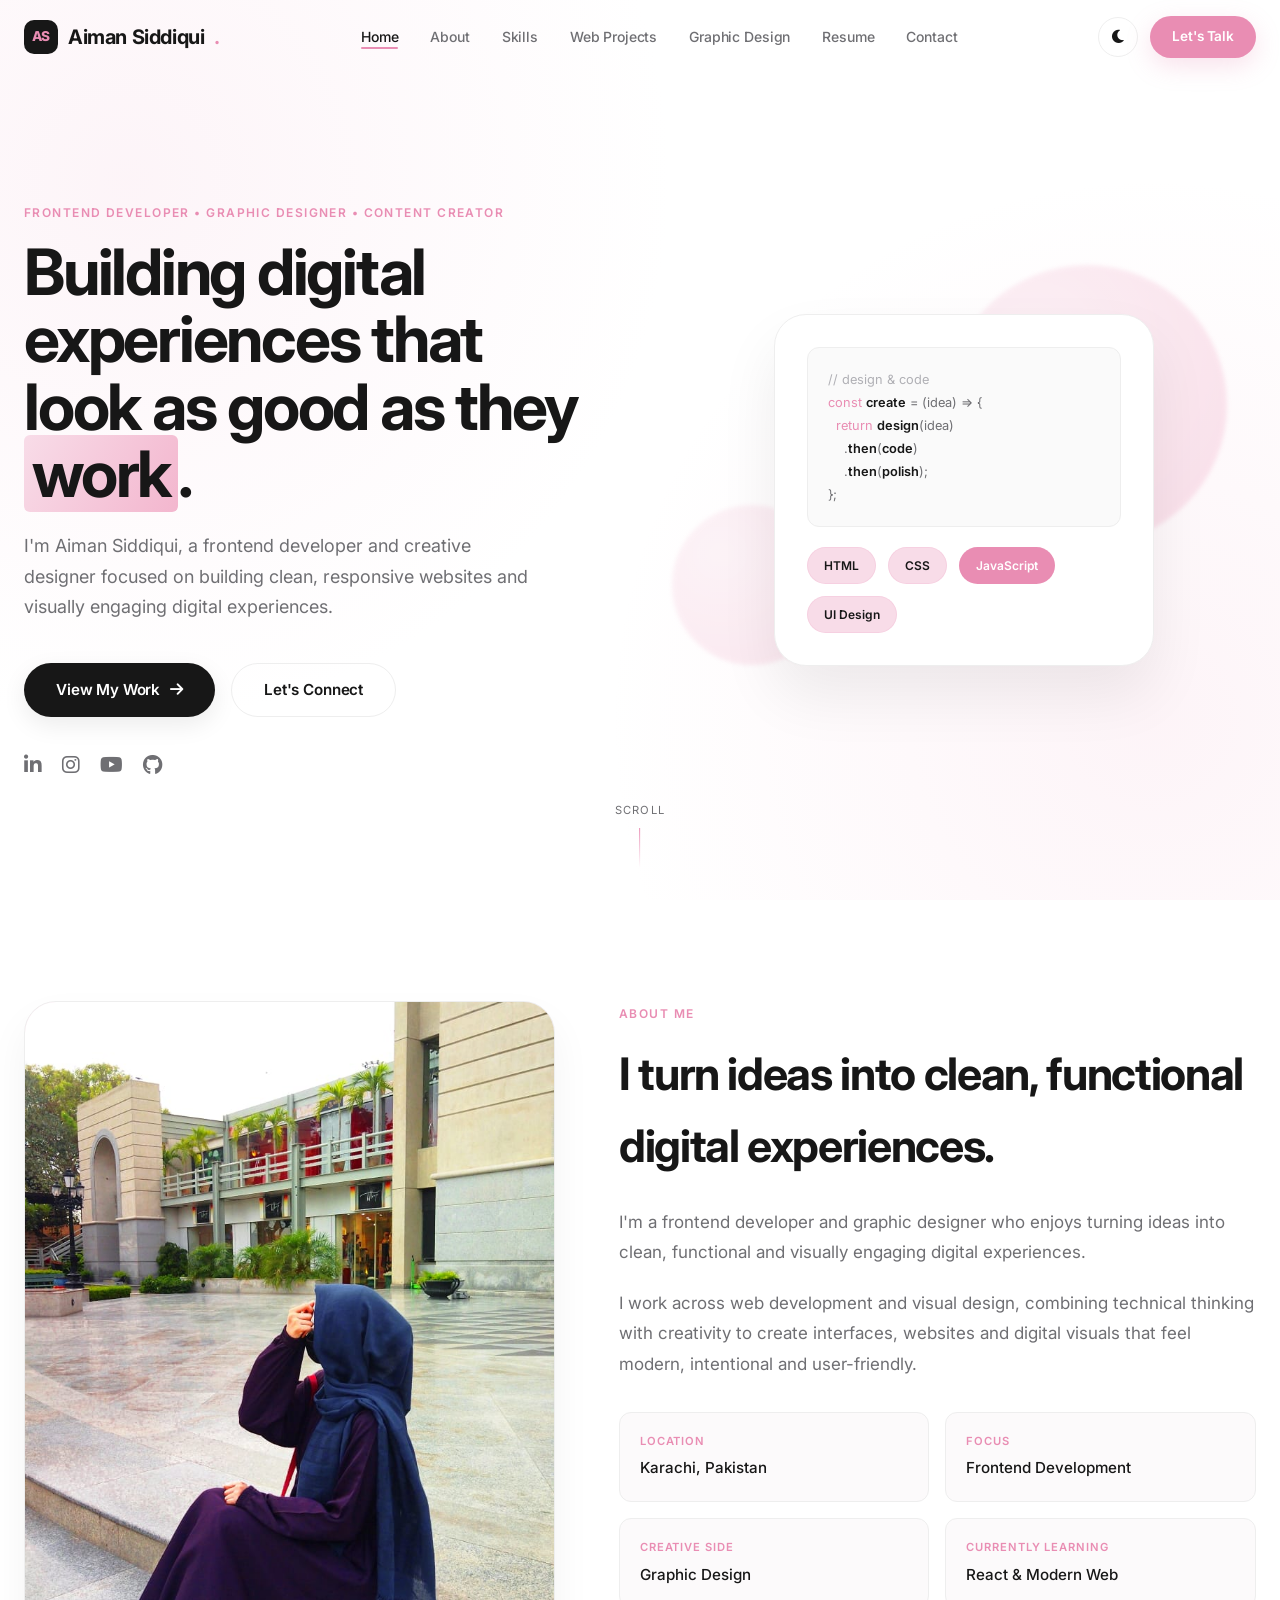
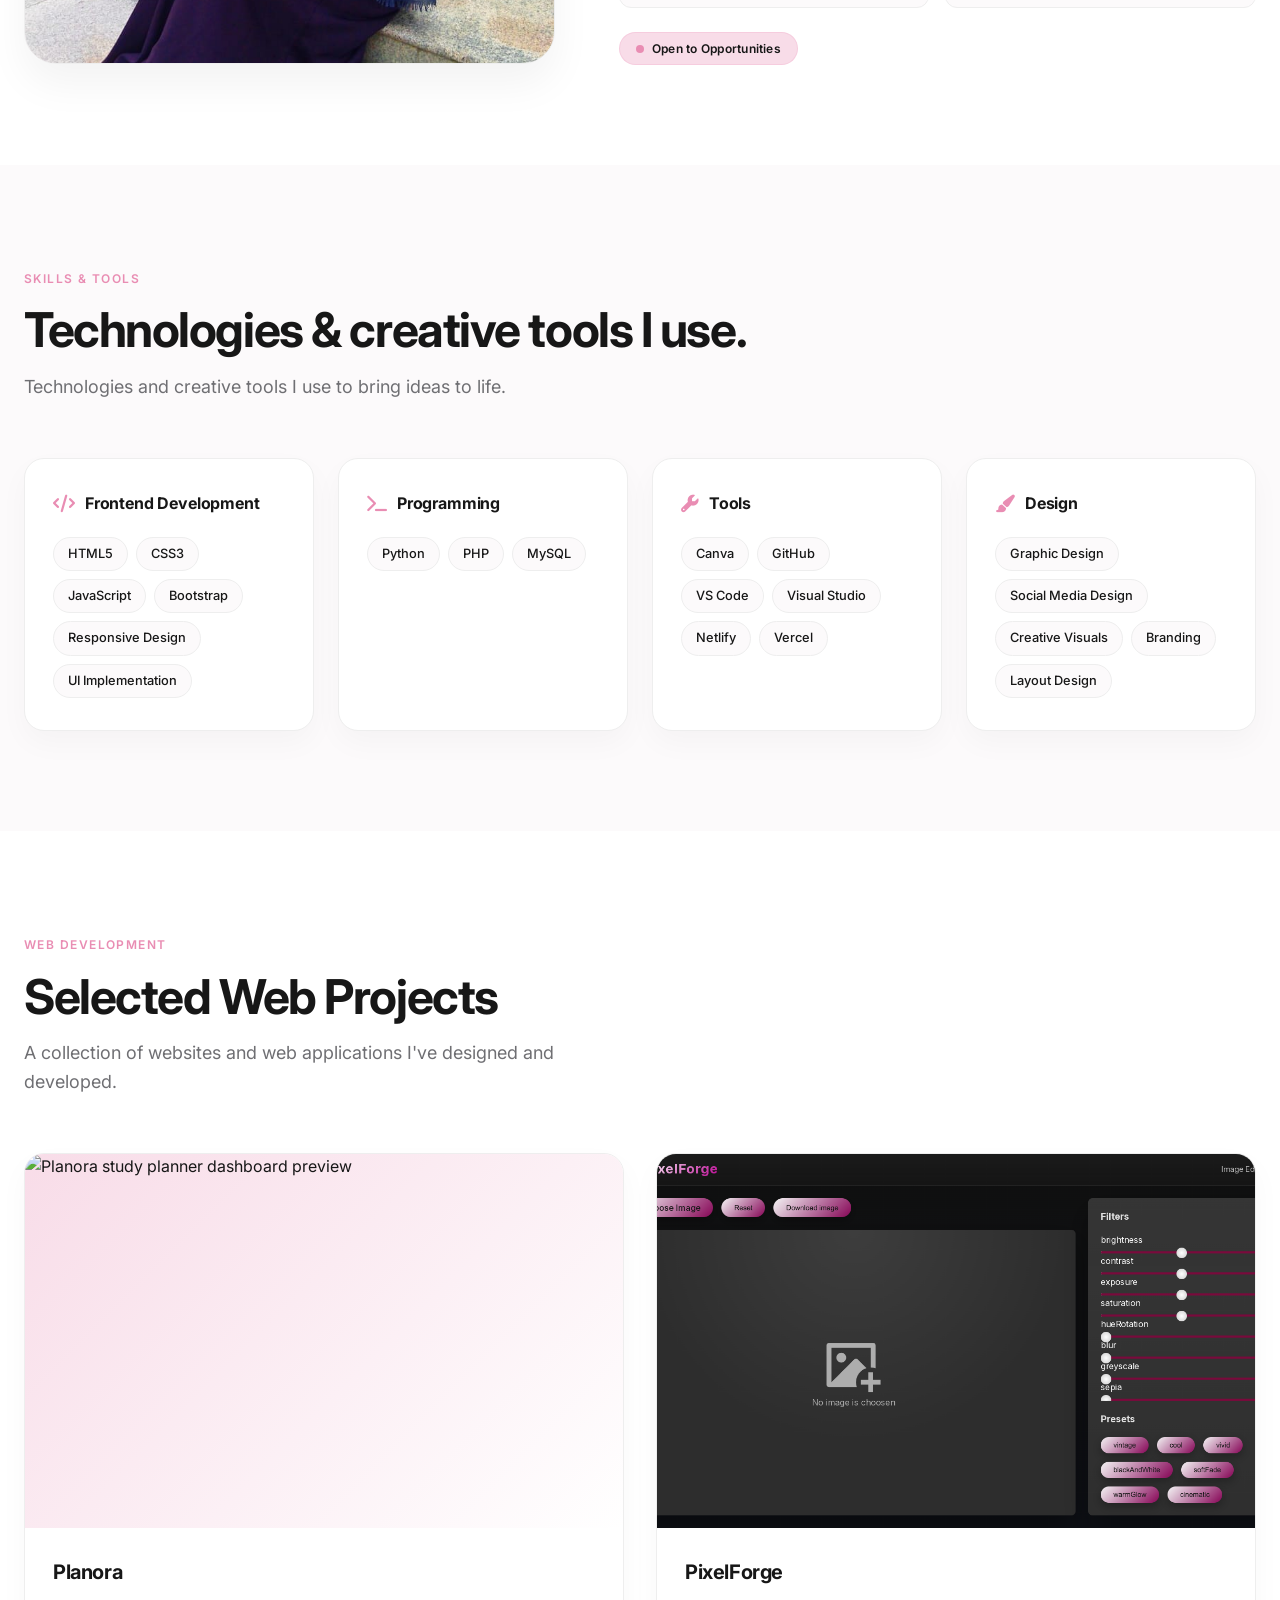
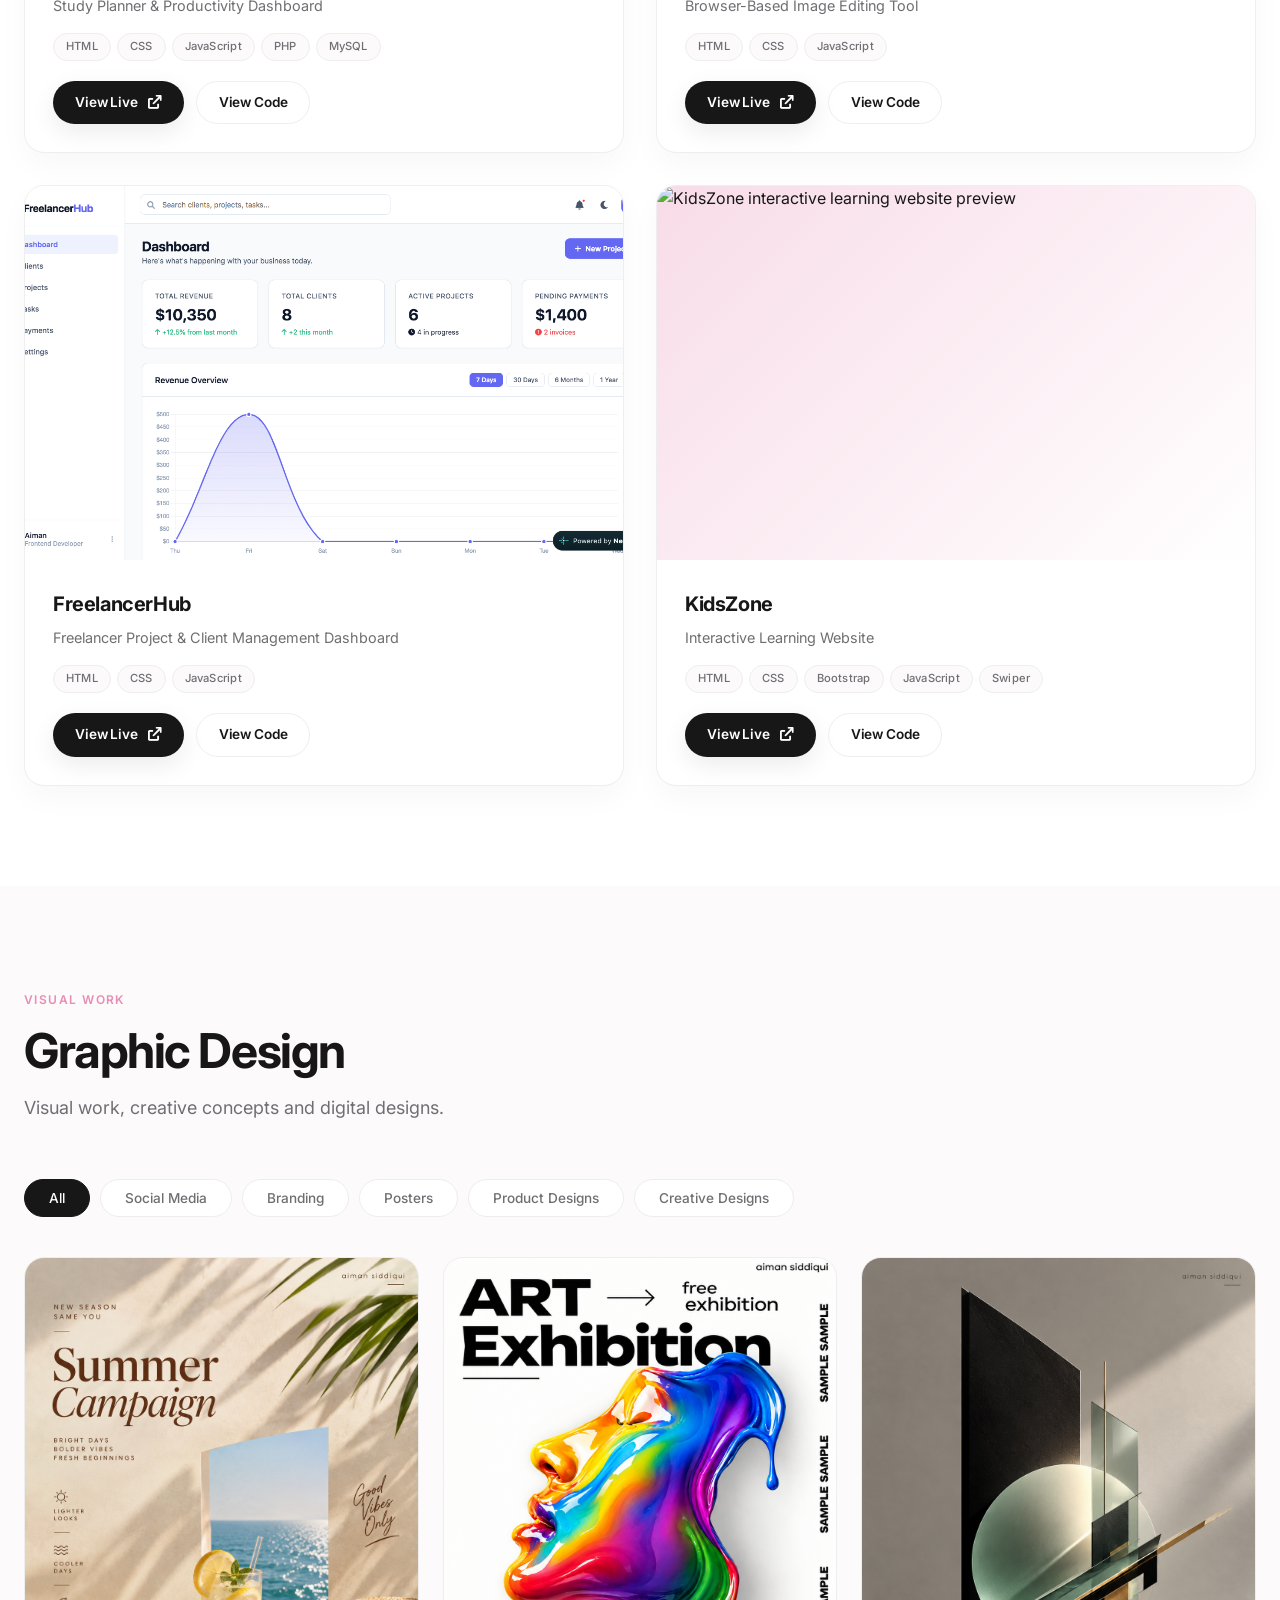
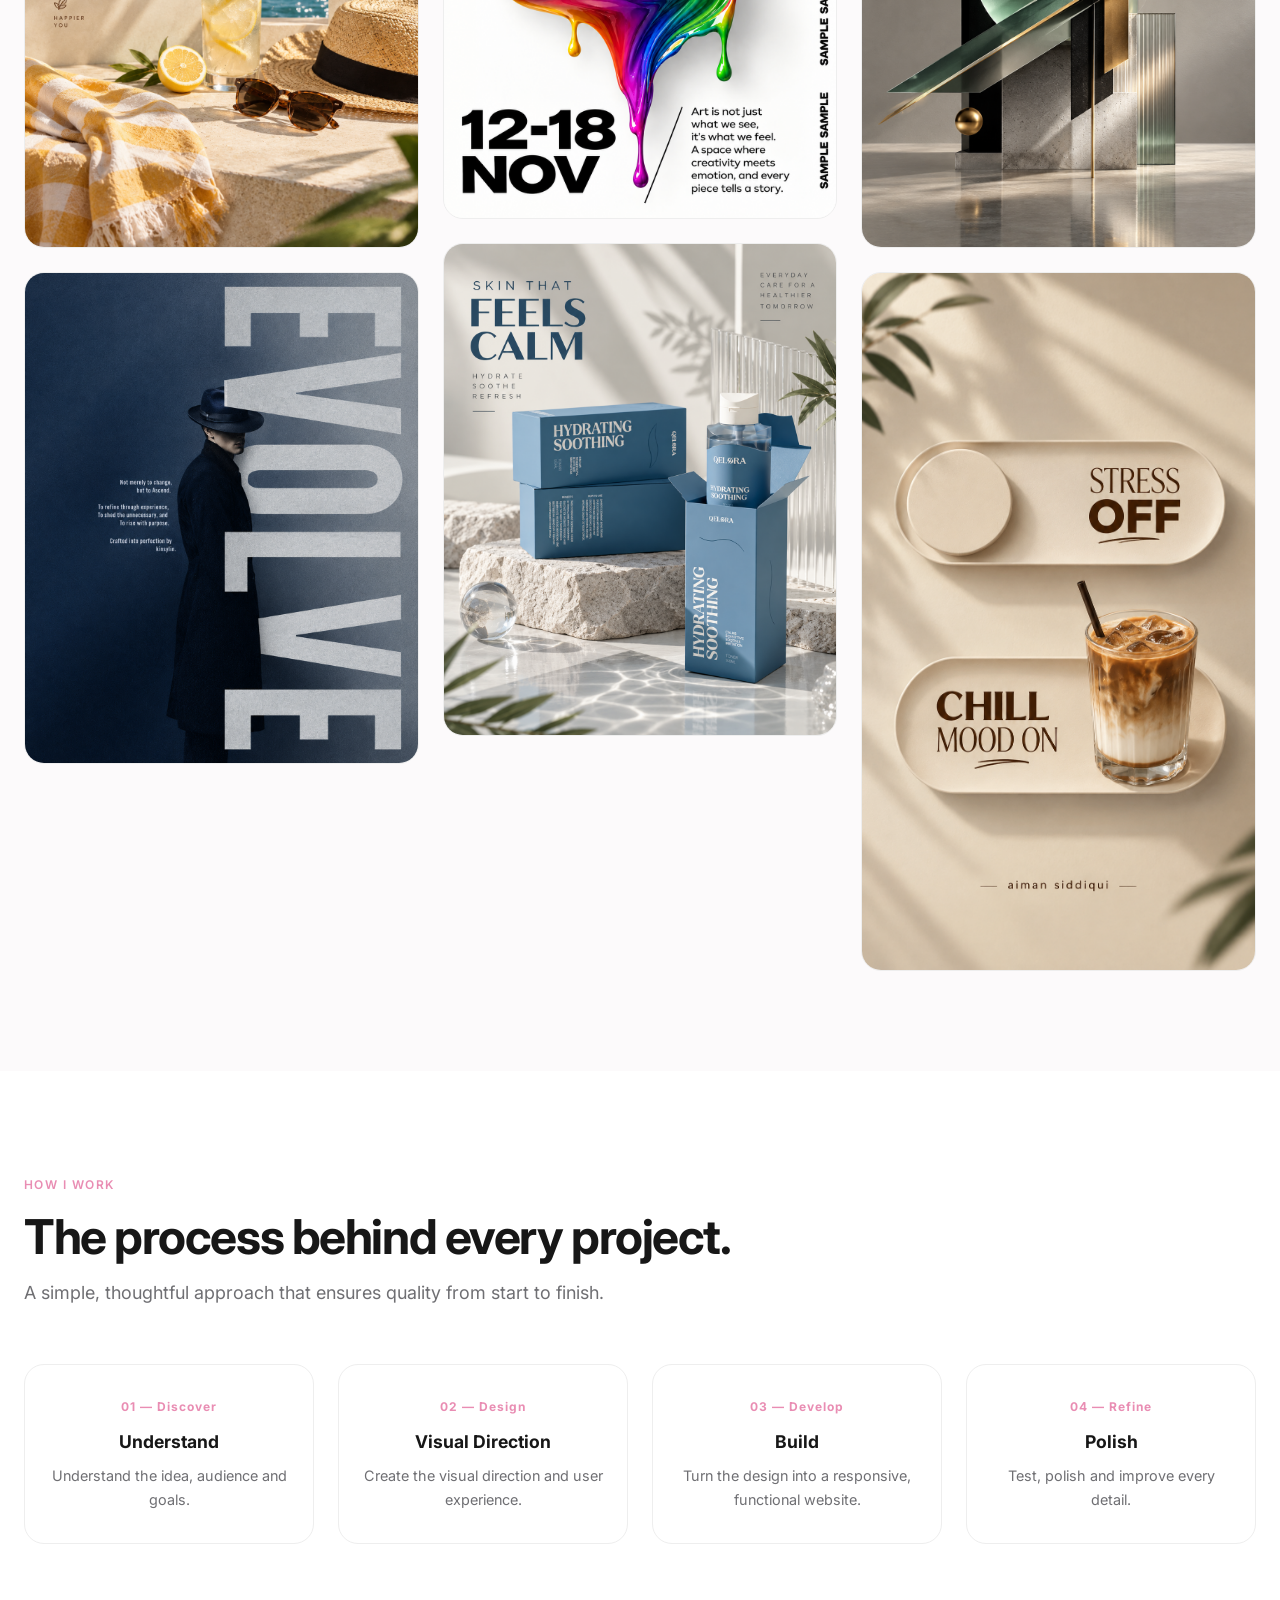
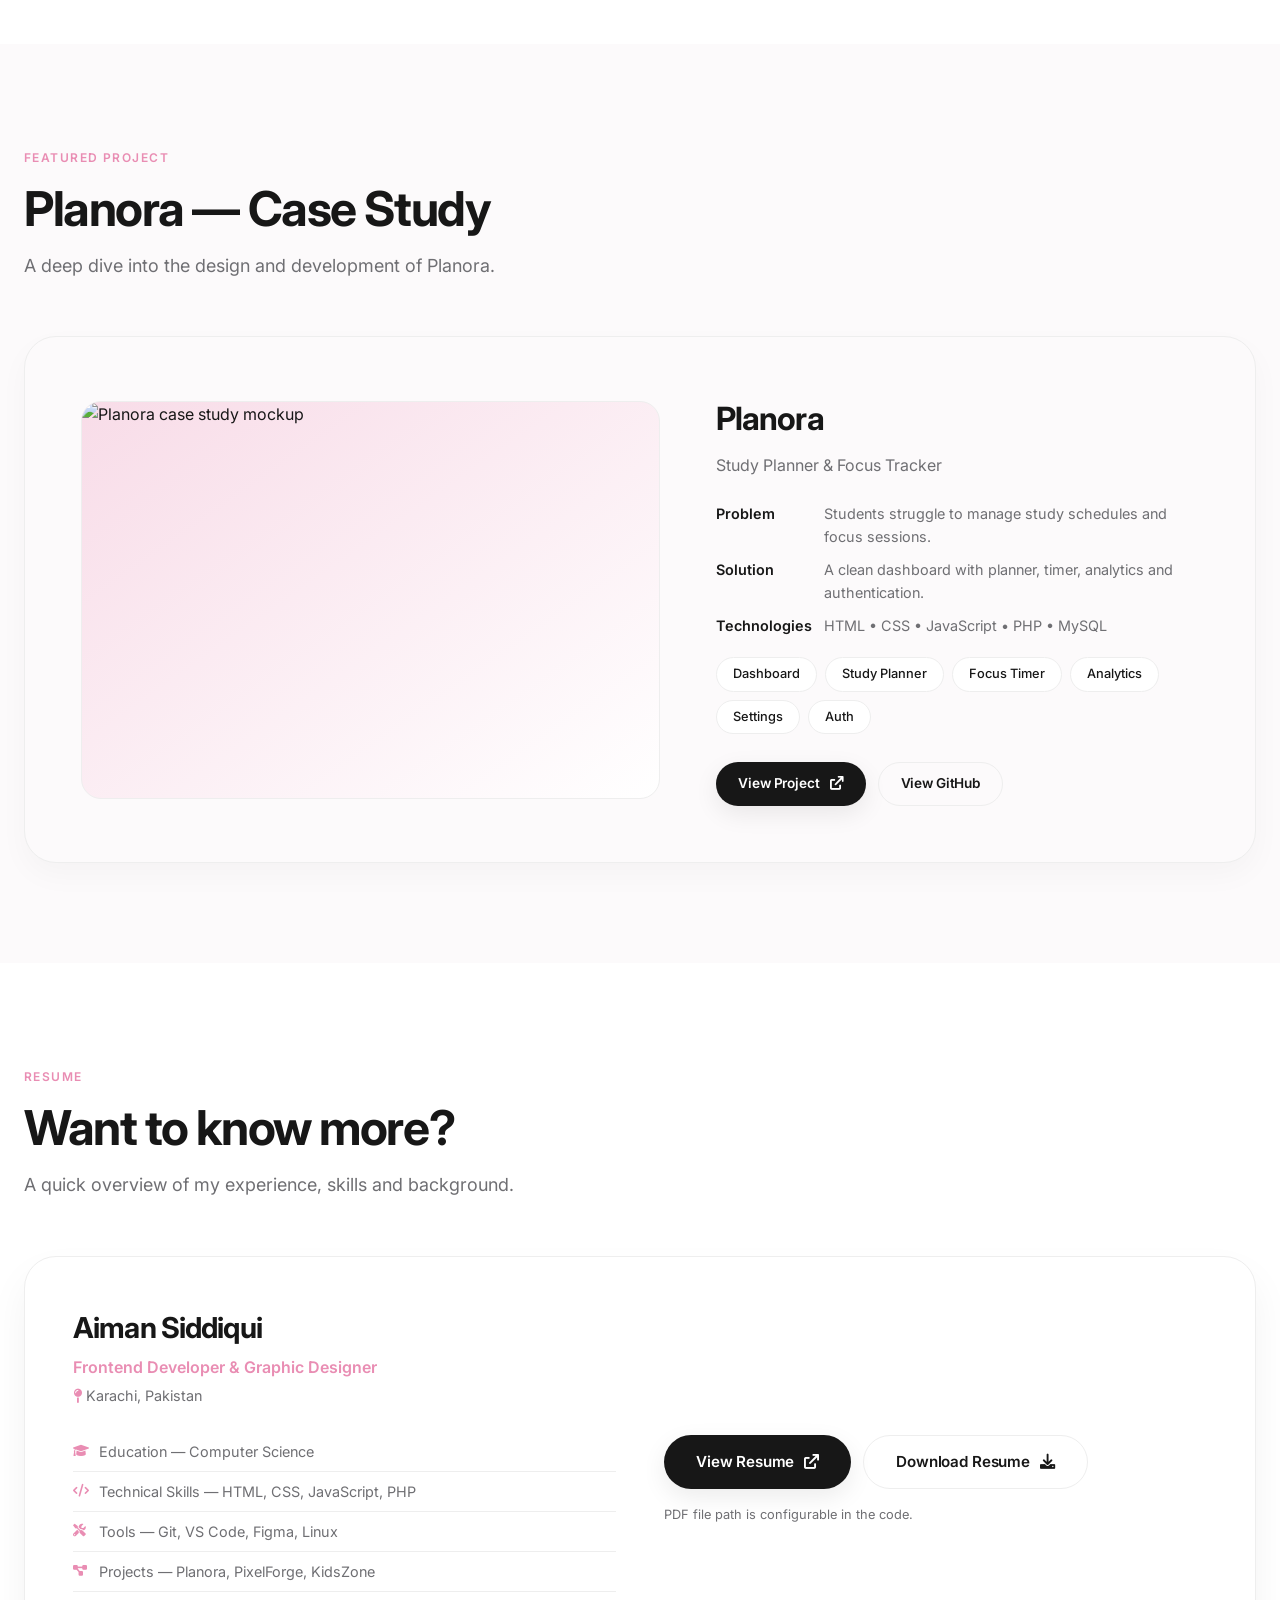
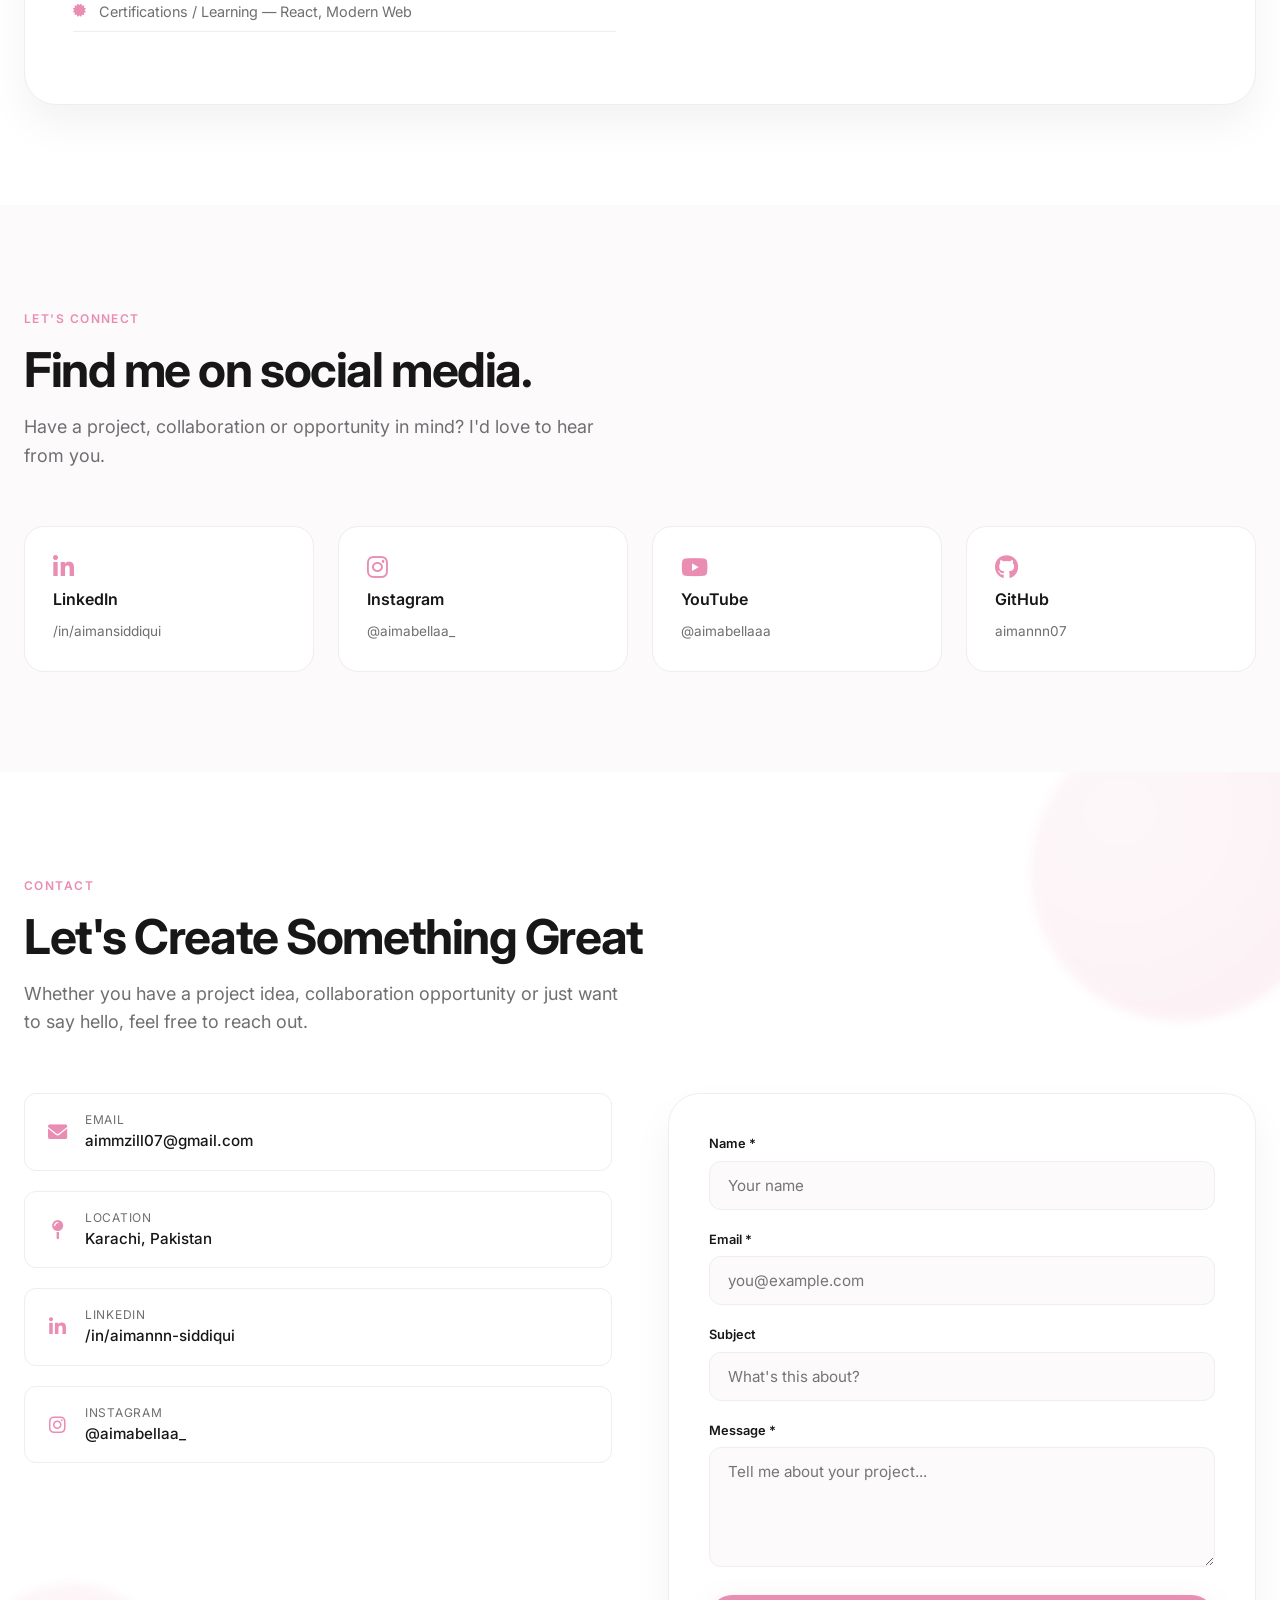
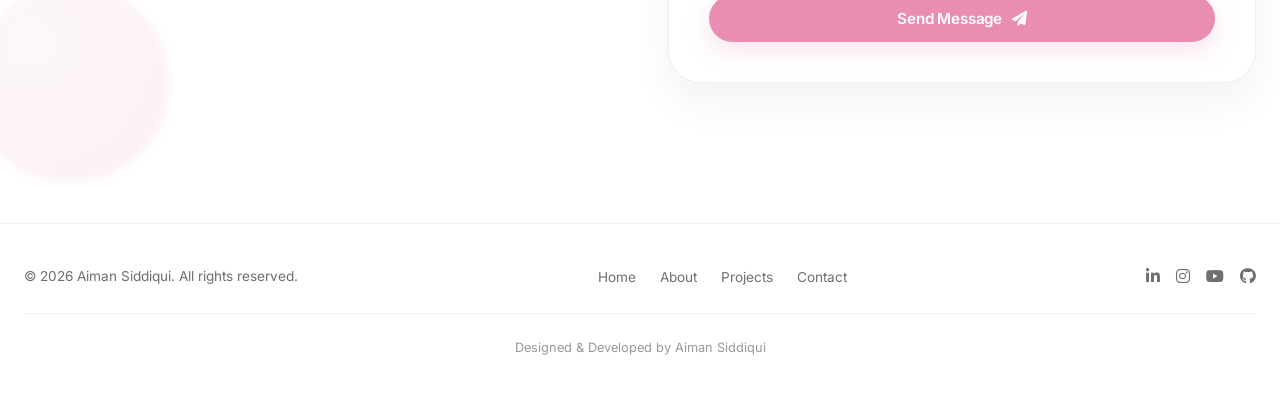
==== portfolio/index.html @ 265fee40 "Add files via upload" ====
<!DOCTYPE html>
<html lang="en">
<head>
  <meta charset="UTF-8" />
  <meta name="viewport" content="width=device-width, initial-scale=1.0" />
  <title>Aiman Siddiqui | Frontend Developer & Graphic Designer</title>
  <meta name="description" content="Portfolio of Aiman Siddiqui — a frontend developer and graphic designer creating clean websites, responsive interfaces and engaging digital designs." />
  <!-- Open Graph -->
  <meta property="og:title" content="Aiman Siddiqui | Frontend Developer & Graphic Designer" />
  <meta property="og:description" content="Portfolio of Aiman Siddiqui — a frontend developer and graphic designer creating clean websites, responsive interfaces and engaging digital designs." />
  <meta property="og:type" content="website" />
  <meta property="og:image" content="assets/images/og-preview.jpg" />

  <!-- ===== FAVICON — "AS" monogram (inline SVG, no image file needed) ===== -->
  <link rel="icon" type="image/svg+xml" href="data:image/svg+xml,%3Csvg xmlns='http://www.w3.org/2000/svg' viewBox='0 0 100 100'%3E%3Crect width='100' height='100' rx='22' fill='%23171717'/%3E%3Ctext x='50' y='68' font-family='Inter, Arial, sans-serif' font-size='52' font-weight='800' fill='%23E98DB3' text-anchor='middle' letter-spacing='-2'%3EAS%3C/text%3E%3C/svg%3E" />
  <!-- Apple touch icon -->
  <link rel="apple-touch-icon" href="data:image/svg+xml,%3Csvg xmlns='http://www.w3.org/2000/svg' viewBox='0 0 100 100'%3E%3Crect width='100' height='100' rx='22' fill='%23171717'/%3E%3Ctext x='50' y='68' font-family='Inter, Arial, sans-serif' font-size='52' font-weight='800' fill='%23E98DB3' text-anchor='middle' letter-spacing='-2'%3EAS%3C/text%3E%3C/svg%3E" />

  <!-- Fonts -->
  <link rel="preconnect" href="https://fonts.googleapis.com" />
  <link rel="preconnect" href="https://fonts.gstatic.com" crossorigin />
  <link href="https://fonts.googleapis.com/css2?family=Inter:opsz,wght@14..32,300..700&display=swap" rel="stylesheet" />
  <!-- Font Awesome Icons -->
  <link rel="stylesheet" href="https://cdnjs.cloudflare.com/ajax/libs/font-awesome/6.0.0-beta3/css/all.min.css" />

  <!-- External Stylesheet -->
  <link rel="stylesheet" href="css/style.css" />

  <script>
    // Prevent flash of wrong theme — set before paint
    (function() {
      try {
        var saved = localStorage.getItem('theme');
        if (saved === 'dark' || (!saved && window.matchMedia('(prefers-color-scheme: dark)').matches)) {
          document.documentElement.setAttribute('data-theme', 'dark');
        }
      } catch (e) {}
    })();
  </script>
</head>
<body>

  <!-- ========== NAVIGATION ========== -->
  <nav class="navbar" id="navbar">
    <div class="container nav-inner">
      <a href="#home" class="nav-logo">
        <span class="logo-mark">AS</span>
        Aiman Siddiqui<span>.</span>
      </a>
      <ul class="nav-links" id="navLinks">
        <li><a href="#home" class="active">Home</a></li>
        <li><a href="#about">About</a></li>
        <li><a href="#skills">Skills</a></li>
        <li><a href="#projects">Web Projects</a></li>
        <li><a href="#graphic-design">Graphic Design</a></li>
        <li><a href="#resume">Resume</a></li>
        <li><a href="#contact">Contact</a></li>
      </ul>
      <div class="nav-cta">
        <button class="theme-toggle" id="themeToggle" aria-label="Toggle dark mode" title="Toggle dark mode">
          <i class="fas fa-moon"></i>
          <i class="fas fa-sun"></i>
        </button>
        <a href="#contact" class="btn btn-pink btn-sm">Let's Talk</a>
        <button class="hamburger" id="hamburger" aria-label="Toggle menu" aria-expanded="false">
          <span></span><span></span><span></span>
        </button>
      </div>
    </div>
  </nav>

  <!-- ========== HERO ========== -->
  <section class="hero" id="home">
    <div class="container">
      <div class="hero-grid">
        <div class="hero-content reveal">
          <div class="eyebrow">FRONTEND DEVELOPER • GRAPHIC DESIGNER • CONTENT CREATOR</div>
          <h1>Building digital experiences that look as good as they <span class="highlight">work</span>.</h1>
          <p>I'm Aiman Siddiqui, a frontend developer and creative designer focused on building clean, responsive websites and visually engaging digital experiences.</p>
          <div class="hero-actions">
            <a href="#projects" class="btn btn-primary">View My Work <i class="fas fa-arrow-right"></i></a>
            <a href="#contact" class="btn btn-outline">Let's Connect</a>
          </div>
          <div class="hero-socials">
            <a href="https://www.linkedin.com/in/aimannn-siddiqui-473a24343/" target="_blank" rel="noopener" aria-label="LinkedIn"><i class="fab fa-linkedin-in"></i></a>
            <a href="https://www.instagram.com/aimabellaa_/" target="_blank" rel="noopener" aria-label="Instagram"><i class="fab fa-instagram"></i></a>
            <a href="https://www.youtube.com/@aimabellaaa" target="_blank" rel="noopener" aria-label="YouTube"><i class="fab fa-youtube"></i></a>
            <a href="https://github.com/a-aimann07" target="_blank" rel="noopener" aria-label="GitHub"><i class="fab fa-github"></i></a>
          </div>
        </div>
        <div class="hero-visual reveal reveal-delay-2">
          <div class="hero-bubble b1"></div>
          <div class="hero-bubble b2"></div>
          <div class="hero-bubble b3"></div>
          <div class="hero-card">
            <div class="code-snippet">
              <span class="line"><span class="soft">// design &amp; code</span></span>
              <span class="line"><span class="pink">const</span> <span class="dark">create</span> = (idea) => {</span>
              <span class="line">&nbsp;&nbsp;<span class="pink">return</span> <span class="dark">design</span>(idea)</span>
              <span class="line">&nbsp;&nbsp;&nbsp;&nbsp;.<span class="dark">then</span>(<span class="dark">code</span>)</span>
              <span class="line">&nbsp;&nbsp;&nbsp;&nbsp;.<span class="dark">then</span>(<span class="dark">polish</span>);</span>
              <span class="line">};</span>
            </div>
            <div class="ui-elements">
              <span class="ui-chip">HTML</span>
              <span class="ui-chip">CSS</span>
              <span class="ui-chip accent">JavaScript</span>
              <span class="ui-chip">UI Design</span>
            </div>
          </div>
        </div>
      </div>
    </div>
    <div class="scroll-indicator">
      <span>Scroll</span>
      <div class="line"></div>
    </div>
  </section>

  <!-- ========== ABOUT ========== -->
  <section class="section" id="about">
    <div class="container">
      <div class="about-grid">
        <div class="about-visual reveal">
          <img src="assets/images/aiman-portrait.jpeg" alt="Aiman Siddiqui — Frontend Developer and Graphic Designer" loading="lazy" />
        </div>
        <div class="about-content reveal reveal-delay-1">
          <div class="eyebrow">About Me</div>
          <h2>I turn ideas into clean, functional digital experiences.</h2>
          <p>I'm a frontend developer and graphic designer who enjoys turning ideas into clean, functional and visually engaging digital experiences.</p>
          <p>I work across web development and visual design, combining technical thinking with creativity to create interfaces, websites and digital visuals that feel modern, intentional and user-friendly.</p>
          <div class="about-info-grid">
            <div class="info-card">
              <div class="label">Location</div>
              <div class="value">Karachi, Pakistan</div>
            </div>
            <div class="info-card">
              <div class="label">Focus</div>
              <div class="value">Frontend Development</div>
            </div>
            <div class="info-card">
              <div class="label">Creative Side</div>
              <div class="value">Graphic Design</div>
            </div>
            <div class="info-card">
              <div class="label">Currently Learning</div>
              <div class="value">React &amp; Modern Web</div>
            </div>
          </div>
          <div style="margin-top: 24px;">
            <span class="badge"><span class="dot"></span> Open to Opportunities</span>
          </div>
        </div>
      </div>
    </div>
  </section>

  <!-- ========== SKILLS ========== -->
  <section class="section" id="skills" style="background: var(--bg-off);">
    <div class="container">
      <div class="eyebrow">Skills &amp; Tools</div>
      <h2 class="section-title">Technologies &amp; creative tools I use.</h2>
      <p class="section-sub">Technologies and creative tools I use to bring ideas to life.</p>
      <div class="skills-grid">
        <div class="skill-card reveal">
          <h3><i class="fas fa-code"></i> Frontend Development</h3>
          <div class="skill-tags">
            <span class="skill-tag">HTML5</span>
            <span class="skill-tag">CSS3</span>
            <span class="skill-tag">JavaScript</span>
            <span class="skill-tag">Bootstrap</span>
            <span class="skill-tag">Responsive Design</span>
            <span class="skill-tag">UI Implementation</span>
          </div>
        </div>
        <div class="skill-card reveal reveal-delay-1">
          <h3><i class="fas fa-terminal"></i> Programming</h3>
          <div class="skill-tags">
            <span class="skill-tag">Python</span>
            <span class="skill-tag">PHP</span>
            <span class="skill-tag">MySQL</span>
          </div>
        </div>
        <div class="skill-card reveal reveal-delay-2">
          <h3><i class="fas fa-wrench"></i> Tools</h3>
          <div class="skill-tags">
            <span class="skill-tag">Canva</span>
            <span class="skill-tag">GitHub</span>
            <span class="skill-tag">VS Code</span>
            <span class="skill-tag">Visual Studio</span>
            <span class="skill-tag">Netlify</span>
            <span class="skill-tag">Vercel</span>
          </div>
        </div>
        <div class="skill-card reveal reveal-delay-3">
          <h3><i class="fas fa-paint-brush"></i> Design</h3>
          <div class="skill-tags">
            <span class="skill-tag">Graphic Design</span>
            <span class="skill-tag">Social Media Design</span>
            <span class="skill-tag">Creative Visuals</span>
            <span class="skill-tag">Branding</span>
            <span class="skill-tag">Layout Design</span>
          </div>
        </div>
      </div>
    </div>
  </section>

  <!-- ========== WEB PROJECTS ========== -->
  <section class="section" id="projects">
    <div class="container">
      <div class="eyebrow">Web Development</div>
      <h2 class="section-title">Selected Web Projects</h2>
      <p class="section-sub">A collection of websites and web applications I've designed and developed.</p>
      <div class="projects-grid" id="projectsGrid">
        <!-- Project 01 -->
        <article class="project-card reveal">
          <div class="preview">
            <img src="assets/projects/planora-preview.png" alt="Planora study planner dashboard preview" loading="lazy" />
          </div>
          <div class="info">
            <h3>Planora</h3>
            <p class="desc">Study Planner &amp; Productivity Dashboard</p>
            <div class="tech-tags">
              <span>HTML</span><span>CSS</span><span>JavaScript</span><span>PHP</span><span>MySQL</span>
            </div>
            <div class="actions">
              <a href="#" class="btn btn-primary btn-sm">View Live <i class="fas fa-arrow-up-right-from-square"></i></a>
              <a href="#" class="btn btn-outline btn-sm">View Code</a>
            </div>
          </div>
        </article>
        <!-- Project 02 -->
        <article class="project-card reveal reveal-delay-1">
          <div class="preview">
            <img src="assets/projects/pixelforge-preview.png" alt="PixelForge browser-based image editor preview" loading="lazy" />
          </div>
          <div class="info">
            <h3>PixelForge</h3>
            <p class="desc">Browser-Based Image Editing Tool</p>
            <div class="tech-tags">
              <span>HTML</span><span>CSS</span><span>JavaScript</span>
            </div>
            <div class="actions">
              <a href="https://pixelforge-webeditor.netlify.app" target="_blank" rel="noopener" class="btn btn-primary btn-sm">View Live <i class="fas fa-arrow-up-right-from-square"></i></a>
              <a href="https://github.com/a-aimann07/PixelForge-Web-Image-Editor" target="_blank" rel="noopener" class="btn btn-outline btn-sm">View Code</a>
            </div>
          </div>
        </article>
        <!-- Project 03 -->
        <article class="project-card reveal reveal-delay-2">
          <div class="preview">
            <img src="assets/projects/freelancerhub-preview.png" alt="FreelancerHub dashboard preview" loading="lazy" />
          </div>
          <div class="info">
            <h3>FreelancerHub</h3>
            <p class="desc">Freelancer Project &amp; Client Management Dashboard</p>
            <div class="tech-tags">
              <span>HTML</span><span>CSS</span><span>JavaScript</span>
            </div>
            <div class="actions">
              <a href="https://freelancerhub-dashboard.netlify.app" target="_blank" rel="noopener" class="btn btn-primary btn-sm">View Live <i class="fas fa-arrow-up-right-from-square"></i></a>
              <a href="https://github.com/a-aimann07/FreelancerHub-Freelancer-Management-Dashboard" target="_blank" rel="noopener" class="btn btn-outline btn-sm">View Code</a>
            </div>
          </div>
        </article>
        <!-- Project 04 -->
        <article class="project-card reveal reveal-delay-3">
          <div class="preview">
            <img src="assets/projects/kidszone-preview.png" alt="KidsZone interactive learning website preview" loading="lazy" />
          </div>
          <div class="info">
            <h3>KidsZone</h3>
            <p class="desc">Interactive Learning Website</p>
            <div class="tech-tags">
              <span>HTML</span><span>CSS</span><span>Bootstrap</span><span>JavaScript</span><span>Swiper</span>
            </div>
            <div class="actions">
              <a href="#" class="btn btn-primary btn-sm">View Live <i class="fas fa-arrow-up-right-from-square"></i></a>
              <a href="#" class="btn btn-outline btn-sm">View Code</a>
            </div>
          </div>
        </article>
      </div>
    </div>
  </section>

  <!-- ========== GRAPHIC DESIGN ========== -->
  <section class="section" id="graphic-design" style="background: var(--bg-off);">
    <div class="container">
      <div class="eyebrow">Visual Work</div>
      <h2 class="section-title">Graphic Design</h2>
      <p class="section-sub">Visual work, creative concepts and digital designs.</p>
      <div class="filter-bar reveal">
        <button class="filter-btn active" data-filter="all">All</button>
        <button class="filter-btn" data-filter="social">Social Media</button>
        <button class="filter-btn" data-filter="branding">Branding</button>
        <button class="filter-btn" data-filter="posters">Posters</button>
        <button class="filter-btn" data-filter="product">Product Designs</button>
        <button class="filter-btn" data-filter="creative">Creative Designs</button>
      </div>
      <div class="masonry" id="masonryGrid">
        <div class="masonry-item reveal" data-category="social">
          <img src="assets/graphic-design/summer-campaign.png" alt="Summer campaign social media designs" loading="lazy" />
          <div class="overlay">
            <div class="title">Summer Campaign</div>
            <div class="cat">Social Media</div>
          </div>
        </div>
        <div class="masonry-item reveal reveal-delay-1" data-category="branding">
          <img src="assets/graphic-design/brand-cover.png" alt="Bloom Studio Brand identity design" loading="lazy" />
          <div class="overlay">
            <div class="title">Brand Cover</div>
            <div class="cat">Branding</div>
          </div>
        </div>
        <div class="masonry-item reveal reveal-delay-2" data-category="posters">
          <img src="assets/graphic-design/art-exhibition-poster.png" alt="Art Exhibition Poster design" loading="lazy" />
          <div class="overlay">
            <div class="title">Art Exhibition Poster</div>
            <div class="cat">Posters</div>
          </div>
        </div>
        <div class="masonry-item reveal reveal-delay-3" data-category="product">
          <img src="assets/graphic-design/skincare-packaging.png" alt="Skincare packaging design" loading="lazy" />
          <div class="overlay">
            <div class="title">Skincare Packaging</div>
            <div class="cat">Product Designs</div>
          </div>
        </div>
        <div class="masonry-item reveal" data-category="creative">
          <img src="assets/graphic-design/abstract-explorations.png" alt="Abstract creative illustration design" loading="lazy" />
          <div class="overlay">
            <div class="title">Abstract Explorations</div>
            <div class="cat">Creative Designs</div>
          </div>
        </div>
        <div class="masonry-item reveal reveal-delay-1" data-category="social">
          <img src="assets/graphic-design/instagram-stories.png" alt="Instagram story designs" loading="lazy" />
          <div class="overlay">
            <div class="title">Instagram Stories</div>
            <div class="cat">Social Media</div>
          </div>
        </div>
      </div>
    </div>
  </section>

  <!-- ========== CREATIVE PROCESS ========== -->
  <section class="section" id="process">
    <div class="container">
      <div class="eyebrow">How I Work</div>
      <h2 class="section-title">The process behind every project.</h2>
      <p class="section-sub">A simple, thoughtful approach that ensures quality from start to finish.</p>
      <div class="process-timeline">
        <div class="process-step reveal">
          <div class="number">01 — Discover</div>
          <h4>Understand</h4>
          <p>Understand the idea, audience and goals.</p>
        </div>
        <div class="process-step reveal reveal-delay-1">
          <div class="number">02 — Design</div>
          <h4>Visual Direction</h4>
          <p>Create the visual direction and user experience.</p>
        </div>
        <div class="process-step reveal reveal-delay-2">
          <div class="number">03 — Develop</div>
          <h4>Build</h4>
          <p>Turn the design into a responsive, functional website.</p>
        </div>
        <div class="process-step reveal reveal-delay-3">
          <div class="number">04 — Refine</div>
          <h4>Polish</h4>
          <p>Test, polish and improve every detail.</p>
        </div>
      </div>
    </div>
  </section>

  <!-- ========== FEATURED CASE STUDY ========== -->
  <section class="section" id="case-study" style="background: var(--bg-off);">
    <div class="container">
      <div class="eyebrow">Featured Project</div>
      <h2 class="section-title">Planora — Case Study</h2>
      <p class="section-sub">A deep dive into the design and development of Planora.</p>
      <div class="case-study reveal">
        <div class="mockup">
          <img src="assets/projects/planora-preview.png" alt="Planora case study mockup" loading="lazy" />
        </div>
        <div class="case-details">
          <h3>Planora</h3>
          <p class="sub">Study Planner &amp; Focus Tracker</p>
          <div class="detail-row">
            <span class="label">Problem</span>
            <span class="value">Students struggle to manage study schedules and focus sessions.</span>
          </div>
          <div class="detail-row">
            <span class="label">Solution</span>
            <span class="value">A clean dashboard with planner, timer, analytics and authentication.</span>
          </div>
          <div class="detail-row">
            <span class="label">Technologies</span>
            <span class="value">HTML • CSS • JavaScript • PHP • MySQL</span>
          </div>
          <div class="features">
            <span>Dashboard</span>
            <span>Study Planner</span>
            <span>Focus Timer</span>
            <span>Analytics</span>
            <span>Settings</span>
            <span>Auth</span>
          </div>
          <div style="display: flex; gap: 12px; flex-wrap: wrap;">
            <a href="#" class="btn btn-primary btn-sm">View Project <i class="fas fa-arrow-up-right-from-square"></i></a>
            <a href="#" class="btn btn-outline btn-sm">View GitHub</a>
          </div>
        </div>
      </div>
    </div>
  </section>

  <!-- ========== RESUME ========== -->
  <section class="section" id="resume">
    <div class="container">
      <div class="eyebrow">Resume</div>
      <h2 class="section-title">Want to know more?</h2>
      <p class="section-sub">A quick overview of my experience, skills and background.</p>
      <div class="resume-card reveal">
        <div>
          <h3>Aiman Siddiqui</h3>
          <p class="role">Frontend Developer &amp; Graphic Designer</p>
          <p class="location"><i class="fas fa-map-pin" style="color: var(--accent-pink);"></i> Karachi, Pakistan</p>
          <ul>
            <li><i class="fas fa-graduation-cap"></i> Education — Computer Science</li>
            <li><i class="fas fa-code"></i> Technical Skills — HTML, CSS, JavaScript, PHP</li>
            <li><i class="fas fa-tools"></i> Tools — Git, VS Code, Figma, Linux</li>
            <li><i class="fas fa-project-diagram"></i> Projects — Planora, PixelForge, KidsZone</li>
            <li><i class="fas fa-certificate"></i> Certifications / Learning — React, Modern Web</li>
          </ul>
        </div>
        <div style="display: flex; flex-direction: column; justify-content: center;">
          <div class="resume-actions">
            <a href="resume/Aiman_Siddiqui_Resume.pdf" target="_blank" class="btn btn-primary">View Resume <i class="fas fa-arrow-up-right-from-square"></i></a>
            <a href="resume/Aiman_Siddiqui_Resume.pdf" download class="btn btn-outline">Download Resume <i class="fas fa-download"></i></a>
          </div>
          <p style="margin-top: 16px; font-size: 0.8rem; color: var(--secondary);">PDF file path is configurable in the code.</p>
        </div>
      </div>
    </div>
  </section>

  <!-- ========== SOCIAL LINKS ========== -->
  <section class="section" id="social" style="background: var(--bg-off);">
    <div class="container">
      <div class="eyebrow">Let's Connect</div>
      <h2 class="section-title">Find me on social media.</h2>
      <p class="section-sub">Have a project, collaboration or opportunity in mind? I'd love to hear from you.</p>
      <div class="social-grid">
        <a href="https://www.linkedin.com/in/aimannn-siddiqui-473a24343/" target="_blank" rel="noopener" class="social-card reveal">
          <i class="fab fa-linkedin-in"></i>
          <div class="platform">LinkedIn</div>
          <div class="handle">/in/aimansiddiqui</div>
        </a>
        <a href="https://www.instagram.com/aimabellaa_/" target="_blank" rel="noopener" class="social-card reveal reveal-delay-1">
          <i class="fab fa-instagram"></i>
          <div class="platform">Instagram</div>
          <div class="handle">@aimabellaa_</div>
        </a>
        <a href="https://www.youtube.com/@aimabellaaa" target="_blank" rel="noopener" class="social-card reveal reveal-delay-2">
          <i class="fab fa-youtube"></i>
          <div class="platform">YouTube</div>
          <div class="handle">@aimabellaaa</div>
        </a>
        <a href="https://github.com/a-aimann07" target="_blank" rel="noopener" class="social-card reveal reveal-delay-3">
          <i class="fab fa-github"></i>
          <div class="platform">GitHub</div>
          <div class="handle">aimannn07</div>
        </a>
      </div>
    </div>
  </section>

  <!-- ========== CONTACT ========== -->
  <section class="section" id="contact" style="position: relative; overflow: hidden;">
    <div class="contact-bubble" style="width: 300px; height: 300px; top: -50px; right: -50px;"></div>
    <div class="contact-bubble" style="width: 200px; height: 200px; bottom: 0; left: -30px;"></div>
    <div class="container">
      <div class="eyebrow">Contact</div>
      <h2 class="section-title">Let's Create Something Great</h2>
      <p class="section-sub">Whether you have a project idea, collaboration opportunity or just want to say hello, feel free to reach out.</p>
      <div class="contact-grid">
        <div class="contact-info-block reveal">
          <div class="contact-item">
            <i class="fas fa-envelope"></i>
            <div>
              <div class="label">Email</div>
              <div class="value">aimmzill07@gmail.com</div>
            </div>
          </div>
          <div class="contact-item">
            <i class="fas fa-map-pin"></i>
            <div>
              <div class="label">Location</div>
              <div class="value">Karachi, Pakistan</div>
            </div>
          </div>
          <div class="contact-item">
            <i class="fab fa-linkedin-in"></i>
            <div>
              <div class="label">LinkedIn</div>
              <div class="value">/in/aimannn-siddiqui</div>
            </div>
          </div>
          <div class="contact-item">
            <i class="fab fa-instagram"></i>
            <div>
              <div class="label">Instagram</div>
              <div class="value">@aimabellaa_</div>
            </div>
          </div>
        </div>
        <form class="contact-form reveal reveal-delay-1" id="contactForm" novalidate>
          <div class="form-group">
            <label for="name">Name *</label>
            <input type="text" id="name" name="name" placeholder="Your name" required />
            <div class="error">Please enter your name.</div>
          </div>
          <div class="form-group">
            <label for="email">Email *</label>
            <input type="email" id="email" name="email" placeholder="you@example.com" required />
            <div class="error">Please enter a valid email address.</div>
          </div>
          <div class="form-group">
            <label for="subject">Subject</label>
            <input type="text" id="subject" name="subject" placeholder="What's this about?" />
          </div>
          <div class="form-group">
            <label for="message">Message *</label>
            <textarea id="message" name="message" placeholder="Tell me about your project..." required></textarea>
            <div class="error">Please enter a message.</div>
          </div>
          <button type="submit" class="btn btn-pink" style="width: 100%;">Send Message <i class="fas fa-paper-plane"></i></button>
          <div class="form-success" id="formSuccess">
            <i class="fas fa-check-circle"></i>
            <h4>Message Sent!</h4>
            <p>Thanks for reaching out. I'll get back to you soon.</p>
          </div>
        </form>
      </div>
    </div>
  </section>

  <!-- ========== FOOTER ========== -->
  <footer class="footer">
    <div class="container">
      <div class="footer-inner">
        <div class="footer-left">© 2026 Aiman Siddiqui. All rights reserved.</div>
        <ul class="footer-links">
          <li><a href="#home">Home</a></li>
          <li><a href="#about">About</a></li>
          <li><a href="#projects">Projects</a></li>
          <li><a href="#contact">Contact</a></li>
        </ul>
        <div class="footer-socials">
          <a href="https://www.linkedin.com/in/aimannn-siddiqui-473a24343/" target="_blank" rel="noopener" aria-label="LinkedIn"><i class="fab fa-linkedin-in"></i></a>
          <a href="https://www.instagram.com/aimabellaa_/" target="_blank" rel="noopener" aria-label="Instagram"><i class="fab fa-instagram"></i></a>
          <a href="https://www.youtube.com/@aimabellaaa" target="_blank" rel="noopener" aria-label="YouTube"><i class="fab fa-youtube"></i></a>
          <a href="https://github.com/a-aimann07ui" target="_blank" rel="noopener" aria-label="GitHub"><i class="fab fa-github"></i></a>
        </div>
      </div>
      <div class="footer-credit">Designed &amp; Developed by Aiman Siddiqui</div>
    </div>
  </footer>

  <!-- ========== LIGHTBOX ========== -->
  <div class="lightbox" id="lightbox" role="dialog" aria-modal="true" aria-label="Image preview">
    <span class="close" id="lightboxClose" aria-label="Close">&times;</span>
    <img src="" alt="Enlarged design preview" id="lightboxImg" />
  </div>

  <!-- External JavaScript -->
  <script src="js/script.js"></script>
</body>
</html>
---- portfolio/css/style.css ----
/* ---------- RESET & VARIABLES ---------- */
* {
    margin: 0;
    padding: 0;
    box-sizing: border-box;
  }
  
  :root {
    --bg: #FFFFFF;
    --bg-off: #FCFAFB;
    --soft-pink: #F8DCE8;
    --bubble-pink: #F3B6CE;
    --accent-pink: #E98DB3;
    --dark: #171717;
    --secondary: #6F6F73;
    --border: #EEEEEE;
    --shadow-sm: 0 12px 30px rgba(0, 0, 0, 0.03);
    --shadow-md: 0 20px 40px rgba(0, 0, 0, 0.05);
    --shadow-lg: 0 30px 60px rgba(0, 0, 0, 0.07);
    --radius-sm: 12px;
    --radius-md: 20px;
    --radius-lg: 32px;
    --radius-xl: 48px;
    --font: 'Inter', -apple-system, BlinkMacSystemFont, 'Segoe UI', sans-serif;
    --glass: rgba(255, 255, 255, 0.7);
    --transition: all 0.3s cubic-bezier(0.25, 0.46, 0.45, 0.94);
    --code-bg: #fafafa;
  }
  
  /* ---------- DARK THEME ---------- */
  [data-theme="dark"] {
    --bg: #0E0E10;
    --bg-off: #16161A;
    --soft-pink: #2A1E28;
    --bubble-pink: #3A2838;
    --accent-pink: #F3A6C4;
    --dark: #F5F5F7;
    --secondary: #A0A0A8;
    --border: #26262C;
    --shadow-sm: 0 12px 30px rgba(0, 0, 0, 0.3);
    --shadow-md: 0 20px 40px rgba(0, 0, 0, 0.4);
    --shadow-lg: 0 30px 60px rgba(0, 0, 0, 0.5);
    --glass: rgba(20, 20, 24, 0.75);
    --code-bg: #1C1C22;
  }
  
  [data-theme="dark"] body {
    background-image: radial-gradient(circle at 10% 20%, rgba(243, 166, 196, 0.06) 0%, transparent 40%),
                      radial-gradient(circle at 90% 80%, rgba(243, 166, 196, 0.04) 0%, transparent 40%);
  }
  
  html {
    scroll-behavior: smooth;
  }
  
  body {
    font-family: var(--font);
    background-color: var(--bg);
    color: var(--dark);
    line-height: 1.6;
    -webkit-font-smoothing: antialiased;
    overflow-x: hidden;
    background-image: radial-gradient(circle at 10% 20%, rgba(248, 220, 232, 0.3) 0%, transparent 40%),
                      radial-gradient(circle at 90% 80%, rgba(243, 182, 206, 0.15) 0%, transparent 40%);
    background-attachment: fixed;
    transition: background-color 0.4s ease, color 0.4s ease;
  }
  
  /* ---------- UTILITY ---------- */
  .container {
    max-width: 1280px;
    margin: 0 auto;
    padding: 0 24px;
  }
  
  .section {
    padding: 100px 0;
    position: relative;
  }
  
  .section-title {
    font-size: clamp(2rem, 4vw, 3rem);
    font-weight: 700;
    letter-spacing: -0.03em;
    line-height: 1.1;
    margin-bottom: 16px;
  }
  
  .section-sub {
    font-size: 1.125rem;
    color: var(--secondary);
    max-width: 600px;
    margin-bottom: 56px;
  }
  
  .eyebrow {
    font-size: 0.75rem;
    font-weight: 600;
    letter-spacing: 0.12em;
    text-transform: uppercase;
    color: var(--accent-pink);
    margin-bottom: 16px;
    display: inline-block;
  }
  
  .badge {
    display: inline-flex;
    align-items: center;
    gap: 8px;
    background: var(--soft-pink);
    color: var(--dark);
    padding: 6px 16px;
    border-radius: 100px;
    font-size: 0.75rem;
    font-weight: 600;
    letter-spacing: 0.02em;
    border: 1px solid rgba(233, 141, 179, 0.2);
  }
  
  .badge .dot {
    width: 8px;
    height: 8px;
    background: var(--accent-pink);
    border-radius: 50%;
    display: inline-block;
    animation: pulse-dot 2s infinite;
  }
  
  @keyframes pulse-dot {
    0%, 100% { opacity: 1; transform: scale(1); }
    50% { opacity: 0.5; transform: scale(0.8); }
  }
  
  /* ---------- BUTTONS ---------- */
  .btn {
    display: inline-flex;
    align-items: center;
    justify-content: center;
    gap: 10px;
    padding: 14px 32px;
    border-radius: 100px;
    font-size: 0.95rem;
    font-weight: 600;
    text-decoration: none;
    transition: var(--transition);
    cursor: pointer;
    border: none;
    font-family: var(--font);
    letter-spacing: -0.01em;
  }
  
  .btn-primary {
    background: var(--dark);
    color: var(--bg);
    box-shadow: 0 8px 24px rgba(0, 0, 0, 0.08);
  }
  
  .btn-primary:hover {
    background: var(--accent-pink);
    color: #fff;
    transform: translateY(-2px);
    box-shadow: 0 12px 32px rgba(233, 141, 179, 0.3);
  }
  
  .btn-pink {
    background: var(--accent-pink);
    color: #fff;
    box-shadow: 0 8px 24px rgba(233, 141, 179, 0.25);
  }
  
  .btn-pink:hover {
    background: #d97ba2;
    transform: translateY(-2px);
    box-shadow: 0 12px 32px rgba(233, 141, 179, 0.35);
  }
  
  .btn-outline {
    background: transparent;
    color: var(--dark);
    border: 1.5px solid var(--border);
  }
  
  .btn-outline:hover {
    border-color: var(--accent-pink);
    background: var(--soft-pink);
    transform: translateY(-2px);
  }
  
  .btn-sm {
    padding: 10px 22px;
    font-size: 0.85rem;
  }
  
  /* ---------- NAVIGATION ---------- */
  .navbar {
    position: fixed;
    top: 0;
    left: 0;
    right: 0;
    z-index: 1000;
    padding: 16px 0;
    transition: var(--transition);
    background: transparent;
  }
  
  .navbar.scrolled {
    background: var(--glass);
    backdrop-filter: blur(20px);
    -webkit-backdrop-filter: blur(20px);
    border-bottom: 1px solid var(--border);
    padding: 10px 0;
  }
  
  .nav-inner {
    display: flex;
    align-items: center;
    justify-content: space-between;
    gap: 32px;
  }
  
  .nav-logo {
    font-size: 1.25rem;
    font-weight: 700;
    color: var(--dark);
    text-decoration: none;
    letter-spacing: -0.02em;
    display: flex;
    align-items: center;
    gap: 10px;
  }
  
  .logo-mark {
    display: inline-flex;
    align-items: center;
    justify-content: center;
    width: 34px;
    height: 34px;
    border-radius: 10px;
    background: var(--dark);
    color: var(--accent-pink);
    font-weight: 800;
    font-size: 0.85rem;
    letter-spacing: -0.04em;
    transition: var(--transition);
    flex-shrink: 0;
  }
  
  .nav-logo:hover .logo-mark {
    background: var(--accent-pink);
    color: #fff;
    transform: rotate(-4deg) scale(1.05);
  }
  
  .nav-logo span {
    color: var(--accent-pink);
  }
  
  .nav-links {
    display: flex;
    align-items: center;
    gap: 32px;
    list-style: none;
  }
  
  .nav-links a {
    text-decoration: none;
    color: var(--secondary);
    font-size: 0.875rem;
    font-weight: 500;
    transition: var(--transition);
    position: relative;
    letter-spacing: -0.01em;
  }
  
  .nav-links a::after {
    content: '';
    position: absolute;
    bottom: -4px;
    left: 0;
    width: 0;
    height: 2px;
    background: var(--accent-pink);
    border-radius: 2px;
    transition: var(--transition);
  }
  
  .nav-links a:hover,
  .nav-links a.active {
    color: var(--dark);
  }
  
  .nav-links a:hover::after,
  .nav-links a.active::after {
    width: 100%;
  }
  
  .nav-cta {
    display: flex;
    align-items: center;
    gap: 12px;
  }
  
  /* ---------- THEME TOGGLE ---------- */
  .theme-toggle {
    display: inline-flex;
    align-items: center;
    justify-content: center;
    width: 40px;
    height: 40px;
    border-radius: 50%;
    border: 1.5px solid var(--border);
    background: var(--bg);
    color: var(--dark);
    cursor: pointer;
    transition: var(--transition);
    font-size: 0.95rem;
    flex-shrink: 0;
  }
  
  .theme-toggle:hover {
    border-color: var(--accent-pink);
    background: var(--soft-pink);
    transform: rotate(20deg) scale(1.05);
  }
  
  .theme-toggle .fa-sun { display: none; }
  .theme-toggle .fa-moon { display: inline-block; }
  [data-theme="dark"] .theme-toggle .fa-sun { display: inline-block; }
  [data-theme="dark"] .theme-toggle .fa-moon { display: none; }
  
  .hamburger {
    display: none;
    flex-direction: column;
    gap: 5px;
    background: none;
    border: none;
    cursor: pointer;
    padding: 4px;
  }
  
  .hamburger span {
    display: block;
    width: 24px;
    height: 2px;
    background: var(--dark);
    border-radius: 2px;
    transition: var(--transition);
  }
  
  .hamburger.active span:nth-child(1) {
    transform: rotate(45deg) translate(5px, 5px);
  }
  .hamburger.active span:nth-child(2) {
    opacity: 0;
  }
  .hamburger.active span:nth-child(3) {
    transform: rotate(-45deg) translate(5px, -5px);
  }
  
  /* ---------- HERO ---------- */
  .hero {
    min-height: 100vh;
    display: flex;
    align-items: center;
    padding-top: 80px;
    position: relative;
    overflow: hidden;
  }
  
  .hero-grid {
    display: grid;
    grid-template-columns: 1fr 1fr;
    gap: 64px;
    align-items: center;
    position: relative;
    z-index: 2;
  }
  
  .hero h1 {
    font-size: clamp(2.5rem, 5vw, 4.2rem);
    font-weight: 700;
    line-height: 1.05;
    letter-spacing: -0.035em;
    margin-bottom: 24px;
  }
  
  .hero h1 .highlight {
    background: linear-gradient(120deg, var(--soft-pink) 0%, var(--bubble-pink) 100%);
    padding: 0 8px;
    border-radius: 6px;
    color: var(--dark);
  }
  
  .hero p {
    font-size: 1.125rem;
    color: var(--secondary);
    max-width: 520px;
    margin-bottom: 40px;
    line-height: 1.7;
  }
  
  .hero-actions {
    display: flex;
    gap: 16px;
    flex-wrap: wrap;
    margin-bottom: 32px;
  }
  
  .hero-socials {
    display: flex;
    gap: 20px;
    align-items: center;
  }
  
  .hero-socials a {
    color: var(--secondary);
    font-size: 1.25rem;
    transition: var(--transition);
    text-decoration: none;
  }
  
  .hero-socials a:hover {
    color: var(--accent-pink);
    transform: translateY(-3px);
  }
  
  .hero-visual {
    position: relative;
    height: 500px;
    display: flex;
    align-items: center;
    justify-content: center;
  }
  
  .hero-bubble {
    position: absolute;
    border-radius: 50%;
    background: radial-gradient(circle at 30% 30%, var(--soft-pink), var(--bubble-pink));
    opacity: 0.4;
    filter: blur(2px);
    animation: float 8s ease-in-out infinite;
  }
  
  .hero-bubble.b1 { width: 280px; height: 280px; top: 5%; right: 5%; animation-delay: 0s; }
  .hero-bubble.b2 { width: 160px; height: 160px; bottom: 15%; left: 0%; animation-delay: -2s; opacity: 0.3; }
  .hero-bubble.b3 { width: 100px; height: 100px; top: 45%; right: 30%; animation-delay: -4s; opacity: 0.25; }
  
  @keyframes float {
    0%, 100% { transform: translateY(0px) scale(1); }
    50% { transform: translateY(-20px) scale(1.05); }
  }
  
  .hero-card {
    position: relative;
    background: var(--bg);
    border-radius: var(--radius-lg);
    padding: 32px;
    box-shadow: var(--shadow-lg);
    border: 1px solid var(--border);
    width: 100%;
    max-width: 380px;
    z-index: 3;
    backdrop-filter: blur(8px);
    transition: background 0.4s ease, border-color 0.4s ease;
  }
  
  .hero-card .code-snippet {
    background: var(--code-bg);
    border-radius: var(--radius-sm);
    padding: 20px;
    font-family: 'Inter', monospace;
    font-size: 0.8rem;
    line-height: 1.8;
    color: var(--secondary);
    border: 1px solid var(--border);
    margin-bottom: 20px;
    overflow-x: auto;
    transition: background 0.4s ease;
  }
  
  .code-snippet .line { display: block; }
  .code-snippet .pink { color: var(--accent-pink); }
  .code-snippet .dark { color: var(--dark); font-weight: 600; }
  .code-snippet .soft { color: #b0b0b5; }
  
  .hero-card .ui-elements {
    display: flex;
    gap: 12px;
    flex-wrap: wrap;
  }
  
  .hero-card .ui-chip {
    background: var(--soft-pink);
    padding: 8px 16px;
    border-radius: 100px;
    font-size: 0.75rem;
    font-weight: 600;
    color: var(--dark);
    border: 1px solid rgba(233, 141, 179, 0.15);
  }
  
  .hero-card .ui-chip.accent {
    background: var(--accent-pink);
    color: #fff;
  }
  
  .scroll-indicator {
    position: absolute;
    bottom: 32px;
    left: 50%;
    transform: translateX(-50%);
    display: flex;
    flex-direction: column;
    align-items: center;
    gap: 8px;
    color: var(--secondary);
    font-size: 0.7rem;
    letter-spacing: 0.1em;
    text-transform: uppercase;
    animation: bounce 2s infinite;
    z-index: 2;
  }
  
  .scroll-indicator .line {
    width: 1px;
    height: 40px;
    background: linear-gradient(to bottom, var(--accent-pink), transparent);
  }
  
  @keyframes bounce {
    0%, 100% { transform: translateX(-50%) translateY(0); }
    50% { transform: translateX(-50%) translateY(8px); }
  }
  
  /* ---------- ABOUT ---------- */
  .about-grid {
    display: grid;
    grid-template-columns: 1fr 1.2fr;
    gap: 64px;
    align-items: center;
  }
  
  .about-visual {
    background: linear-gradient(145deg, var(--soft-pink), var(--bg));
    border-radius: var(--radius-lg);
    aspect-ratio: 4/5;
    display: flex;
    align-items: center;
    justify-content: center;
    position: relative;
    overflow: hidden;
    border: 1px solid var(--border);
    box-shadow: var(--shadow-md);
  }
  
  .about-visual img {
    width: 100%;
    height: 100%;
    object-fit: cover;
    display: block;
  }
  
  .about-content h2 {
    font-size: clamp(2rem, 3.5vw, 2.8rem);
    font-weight: 700;
    letter-spacing: -0.03em;
    margin-bottom: 24px;
  }
  
  .about-content p {
    color: var(--secondary);
    font-size: 1.0625rem;
    margin-bottom: 20px;
    line-height: 1.8;
  }
  
  .about-info-grid {
    display: grid;
    grid-template-columns: 1fr 1fr;
    gap: 16px;
    margin-top: 32px;
  }
  
  .info-card {
    background: var(--bg-off);
    padding: 20px;
    border-radius: var(--radius-sm);
    border: 1px solid var(--border);
    transition: var(--transition);
  }
  
  .info-card:hover {
    border-color: var(--accent-pink);
    transform: translateY(-2px);
    box-shadow: var(--shadow-sm);
  }
  
  .info-card .label {
    font-size: 0.7rem;
    font-weight: 600;
    text-transform: uppercase;
    letter-spacing: 0.08em;
    color: var(--accent-pink);
    margin-bottom: 6px;
  }
  
  .info-card .value {
    font-size: 0.95rem;
    font-weight: 500;
    color: var(--dark);
  }
  
  /* ---------- SKILLS ---------- */
  .skills-grid {
    display: grid;
    grid-template-columns: repeat(4, 1fr);
    gap: 24px;
  }
  
  .skill-card {
    background: var(--bg);
    border: 1px solid var(--border);
    border-radius: var(--radius-md);
    padding: 32px 28px;
    transition: var(--transition);
    box-shadow: var(--shadow-sm);
  }
  
  .skill-card:hover {
    border-color: var(--accent-pink);
    transform: translateY(-4px);
    box-shadow: var(--shadow-md);
  }
  
  .skill-card h3 {
    font-size: 1rem;
    font-weight: 700;
    letter-spacing: -0.01em;
    margin-bottom: 20px;
    color: var(--dark);
    display: flex;
    align-items: center;
    gap: 10px;
  }
  
  .skill-card h3 i {
    color: var(--accent-pink);
    font-size: 1.1rem;
  }
  
  .skill-tags {
    display: flex;
    flex-wrap: wrap;
    gap: 8px;
  }
  
  .skill-tag {
    background: var(--bg-off);
    border: 1px solid var(--border);
    padding: 6px 14px;
    border-radius: 100px;
    font-size: 0.8rem;
    font-weight: 500;
    color: var(--dark);
    transition: var(--transition);
  }
  
  .skill-tag:hover {
    background: var(--soft-pink);
    border-color: var(--accent-pink);
  }
  
  /* ---------- WEB PROJECTS ---------- */
  .projects-grid {
    display: grid;
    grid-template-columns: repeat(2, 1fr);
    gap: 32px;
  }
  
  .project-card {
    background: var(--bg);
    border-radius: var(--radius-md);
    overflow: hidden;
    border: 1px solid var(--border);
    transition: var(--transition);
    box-shadow: var(--shadow-sm);
    display: flex;
    flex-direction: column;
  }
  
  .project-card:hover {
    transform: translateY(-6px);
    box-shadow: var(--shadow-lg);
    border-color: rgba(233, 141, 179, 0.3);
  }
  
  .project-card .preview {
    aspect-ratio: 16/10;
    background: linear-gradient(135deg, var(--soft-pink), var(--bg));
    display: flex;
    align-items: center;
    justify-content: center;
    overflow: hidden;
    position: relative;
  }
  
  .project-card .preview img {
    width: 100%;
    height: 100%;
    object-fit: cover;
    transition: transform 0.5s cubic-bezier(0.25, 0.46, 0.45, 0.94);
  }
  
  .project-card:hover .preview img {
    transform: scale(1.04);
  }
  
  .project-card .preview .placeholder-icon {
    font-size: 2.5rem;
    color: var(--accent-pink);
    opacity: 0.4;
  }
  
  .project-card .info {
    padding: 28px;
    flex: 1;
    display: flex;
    flex-direction: column;
  }
  
  .project-card .info h3 {
    font-size: 1.25rem;
    font-weight: 700;
    letter-spacing: -0.02em;
    margin-bottom: 6px;
  }
  
  .project-card .info .desc {
    color: var(--secondary);
    font-size: 0.9rem;
    margin-bottom: 16px;
    line-height: 1.6;
  }
  
  .project-card .tech-tags {
    display: flex;
    flex-wrap: wrap;
    gap: 6px;
    margin-bottom: 20px;
  }
  
  .project-card .tech-tags span {
    background: var(--bg-off);
    border: 1px solid var(--border);
    padding: 4px 12px;
    border-radius: 100px;
    font-size: 0.7rem;
    font-weight: 500;
    color: var(--secondary);
    letter-spacing: 0.02em;
  }
  
  .project-card .actions {
    display: flex;
    gap: 12px;
    margin-top: auto;
  }
  
  /* ---------- GRAPHIC DESIGN GALLERY ---------- */
  .filter-bar {
    display: flex;
    gap: 10px;
    flex-wrap: wrap;
    margin-bottom: 40px;
  }
  
  .filter-btn {
    padding: 10px 24px;
    border-radius: 100px;
    border: 1px solid var(--border);
    background: var(--bg);
    font-family: var(--font);
    font-size: 0.85rem;
    font-weight: 500;
    color: var(--secondary);
    cursor: pointer;
    transition: var(--transition);
  }
  
  .filter-btn:hover,
  .filter-btn.active {
    background: var(--dark);
    color: var(--bg);
    border-color: var(--dark);
  }
  
  .masonry {
    columns: 3;
    column-gap: 24px;
  }
  
  .masonry-item {
    break-inside: avoid;
    margin-bottom: 24px;
    border-radius: var(--radius-md);
    overflow: hidden;
    position: relative;
    cursor: pointer;
    background: var(--soft-pink);
    border: 1px solid var(--border);
    transition: var(--transition);
  }
  
  .masonry-item:hover {
    transform: translateY(-4px);
    box-shadow: var(--shadow-md);
  }
  
  .masonry-item img {
    width: 100%;
    display: block;
    transition: transform 0.6s cubic-bezier(0.25, 0.46, 0.45, 0.94);
    object-fit: cover;
    height: auto;
    min-height: 200px;
  }
  
  .masonry-item:hover img {
    transform: scale(1.03);
  }
  
  .masonry-item .overlay {
    position: absolute;
    inset: 0;
    background: linear-gradient(to top, rgba(0, 0, 0, 0.6) 0%, transparent 60%);
    opacity: 0;
    transition: var(--transition);
    display: flex;
    flex-direction: column;
    justify-content: flex-end;
    padding: 24px;
  }
  
  .masonry-item:hover .overlay {
    opacity: 1;
  }
  
  .masonry-item .overlay .title {
    color: #fff;
    font-weight: 600;
    font-size: 1rem;
    margin-bottom: 4px;
  }
  
  .masonry-item .overlay .cat {
    color: rgba(255, 255, 255, 0.7);
    font-size: 0.8rem;
  }
  
  /* Lightbox */
  .lightbox {
    display: none;
    position: fixed;
    inset: 0;
    z-index: 2000;
    background: rgba(0, 0, 0, 0.85);
    backdrop-filter: blur(12px);
    align-items: center;
    justify-content: center;
    padding: 40px;
    cursor: pointer;
  }
  
  .lightbox.open {
    display: flex;
  }
  
  .lightbox img {
    max-width: 90vw;
    max-height: 85vh;
    border-radius: var(--radius-md);
    box-shadow: 0 40px 80px rgba(0, 0, 0, 0.4);
    object-fit: contain;
  }
  
  .lightbox .close {
    position: absolute;
    top: 24px;
    right: 32px;
    color: #fff;
    font-size: 2rem;
    cursor: pointer;
    opacity: 0.7;
    transition: var(--transition);
  }
  
  .lightbox .close:hover {
    opacity: 1;
  }
  
  /* ---------- PROCESS ---------- */
  .process-timeline {
    display: grid;
    grid-template-columns: repeat(4, 1fr);
    gap: 24px;
    position: relative;
    margin-top: 40px;
  }
  
  .process-step {
    text-align: center;
    padding: 32px 20px;
    background: var(--bg);
    border: 1px solid var(--border);
    border-radius: var(--radius-md);
    transition: var(--transition);
    position: relative;
  }
  
  .process-step:hover {
    border-color: var(--accent-pink);
    transform: translateY(-4px);
    box-shadow: var(--shadow-sm);
  }
  
  .process-step .number {
    font-size: 0.75rem;
    font-weight: 700;
    color: var(--accent-pink);
    letter-spacing: 0.08em;
    margin-bottom: 12px;
  }
  
  .process-step h4 {
    font-size: 1.1rem;
    font-weight: 700;
    margin-bottom: 8px;
  }
  
  .process-step p {
    font-size: 0.9rem;
    color: var(--secondary);
    line-height: 1.6;
  }
  
  /* ---------- CASE STUDY ---------- */
  .case-study {
    background: var(--bg-off);
    border-radius: var(--radius-lg);
    padding: 56px;
    display: grid;
    grid-template-columns: 1.2fr 1fr;
    gap: 56px;
    align-items: center;
    border: 1px solid var(--border);
    box-shadow: var(--shadow-sm);
  }
  
  .case-study .mockup {
    background: linear-gradient(145deg, var(--soft-pink), var(--bg));
    border-radius: var(--radius-md);
    aspect-ratio: 16/11;
    display: flex;
    align-items: center;
    justify-content: center;
    overflow: hidden;
    border: 1px solid var(--border);
  }
  
  .case-study .mockup img {
    width: 100%;
    height: 100%;
    object-fit: cover;
  }
  
  .case-study .mockup .placeholder-icon {
    font-size: 4rem;
    color: var(--accent-pink);
    opacity: 0.3;
  }
  
  .case-study h3 {
    font-size: 2rem;
    font-weight: 700;
    letter-spacing: -0.03em;
    margin-bottom: 8px;
  }
  
  .case-study .sub {
    color: var(--secondary);
    font-size: 1rem;
    margin-bottom: 24px;
  }
  
  .case-study .detail-row {
    display: flex;
    gap: 8px;
    margin-bottom: 10px;
    font-size: 0.9rem;
  }
  
  .case-study .detail-row .label {
    font-weight: 600;
    min-width: 100px;
    color: var(--dark);
  }
  
  .case-study .detail-row .value {
    color: var(--secondary);
  }
  
  .case-study .features {
    display: flex;
    flex-wrap: wrap;
    gap: 8px;
    margin: 20px 0 28px;
  }
  
  .case-study .features span {
    background: var(--bg);
    padding: 6px 16px;
    border-radius: 100px;
    font-size: 0.8rem;
    font-weight: 500;
    border: 1px solid var(--border);
  }
  
  /* ---------- RESUME ---------- */
  .resume-card {
    background: var(--bg);
    border-radius: var(--radius-lg);
    padding: 48px;
    border: 1px solid var(--border);
    box-shadow: var(--shadow-md);
    display: grid;
    grid-template-columns: 1fr 1fr;
    gap: 48px;
  }
  
  .resume-card h3 {
    font-size: 1.8rem;
    font-weight: 700;
    letter-spacing: -0.03em;
    margin-bottom: 4px;
  }
  
  .resume-card .role {
    color: var(--accent-pink);
    font-weight: 600;
    margin-bottom: 4px;
  }
  
  .resume-card .location {
    color: var(--secondary);
    font-size: 0.9rem;
    margin-bottom: 24px;
  }
  
  .resume-card ul {
    list-style: none;
    margin-bottom: 24px;
  }
  
  .resume-card ul li {
    padding: 8px 0;
    border-bottom: 1px solid var(--border);
    font-size: 0.9rem;
    color: var(--secondary);
    display: flex;
    align-items: center;
    gap: 10px;
  }
  
  .resume-card ul li i {
    color: var(--accent-pink);
    font-size: 0.8rem;
    width: 16px;
  }
  
  .resume-actions {
    display: flex;
    gap: 12px;
    flex-wrap: wrap;
  }
  
  /* ---------- SOCIAL STRIP ---------- */
  .social-grid {
    display: grid;
    grid-template-columns: repeat(4, 1fr);
    gap: 24px;
  }
  
  .social-card {
    background: var(--bg);
    border: 1px solid var(--border);
    border-radius: var(--radius-md);
    padding: 28px;
    text-decoration: none;
    color: var(--dark);
    transition: var(--transition);
    display: flex;
    flex-direction: column;
    gap: 8px;
  }
  
  .social-card:hover {
    border-color: var(--accent-pink);
    transform: translateY(-4px);
    box-shadow: var(--shadow-sm);
  }
  
  .social-card i {
    font-size: 1.5rem;
    color: var(--accent-pink);
  }
  
  .social-card .platform {
    font-weight: 600;
    font-size: 1rem;
  }
  
  .social-card .handle {
    font-size: 0.85rem;
    color: var(--secondary);
  }
  
  /* ---------- CONTACT ---------- */
  .contact-grid {
    display: grid;
    grid-template-columns: 1fr 1fr;
    gap: 56px;
    position: relative;
    z-index: 2;
  }
  
  .contact-info-block {
    display: flex;
    flex-direction: column;
    gap: 20px;
  }
  
  .contact-item {
    display: flex;
    align-items: center;
    gap: 16px;
    padding: 16px 20px;
    background: var(--bg);
    border-radius: var(--radius-sm);
    border: 1px solid var(--border);
    transition: var(--transition);
  }
  
  .contact-item:hover {
    border-color: var(--accent-pink);
    box-shadow: var(--shadow-sm);
  }
  
  .contact-item i {
    font-size: 1.2rem;
    color: var(--accent-pink);
    width: 24px;
    text-align: center;
  }
  
  .contact-item .label {
    font-size: 0.75rem;
    color: var(--secondary);
    text-transform: uppercase;
    letter-spacing: 0.06em;
  }
  
  .contact-item .value {
    font-weight: 500;
    font-size: 0.95rem;
    color: var(--dark);
  }
  
  .contact-form {
    background: var(--bg);
    padding: 40px;
    border-radius: var(--radius-lg);
    border: 1px solid var(--border);
    box-shadow: var(--shadow-md);
  }
  
  .form-group {
    margin-bottom: 20px;
  }
  
  .form-group label {
    display: block;
    font-size: 0.8rem;
    font-weight: 600;
    margin-bottom: 6px;
    color: var(--dark);
  }
  
  .form-group input,
  .form-group textarea {
    width: 100%;
    padding: 14px 18px;
    border-radius: var(--radius-sm);
    border: 1.5px solid var(--border);
    font-family: var(--font);
    font-size: 0.95rem;
    background: var(--bg-off);
    color: var(--dark);
    transition: var(--transition);
    outline: none;
  }
  
  .form-group input:focus,
  .form-group textarea:focus {
    border-color: var(--accent-pink);
    background: var(--bg);
    box-shadow: 0 0 0 4px rgba(233, 141, 179, 0.1);
  }
  
  .form-group textarea {
    min-height: 120px;
    resize: vertical;
  }
  
  .form-group .error {
    font-size: 0.75rem;
    color: #e74c3c;
    margin-top: 4px;
    display: none;
  }
  
  .form-group.error input,
  .form-group.error textarea {
    border-color: #e74c3c;
  }
  
  .form-group.error .error {
    display: block;
  }
  
  .form-success {
    display: none;
    text-align: center;
    padding: 40px 20px;
  }
  
  .form-success.show {
    display: block;
  }
  
  .form-success i {
    font-size: 3rem;
    color: var(--accent-pink);
    margin-bottom: 16px;
  }
  
  .form-success h4 {
    font-size: 1.5rem;
    font-weight: 700;
    margin-bottom: 8px;
  }
  
  .form-success p {
    color: var(--secondary);
  }
  
  .contact-bubble {
    position: absolute;
    border-radius: 50%;
    background: radial-gradient(circle at 30% 30%, var(--soft-pink), var(--bubble-pink));
    opacity: 0.2;
    filter: blur(4px);
    z-index: 1;
    pointer-events: none;
  }
  
  /* ---------- FOOTER ---------- */
  .footer {
    border-top: 1px solid var(--border);
    padding: 40px 0;
    margin-top: 40px;
  }
  
  .footer-inner {
    display: flex;
    align-items: center;
    justify-content: space-between;
    flex-wrap: wrap;
    gap: 24px;
  }
  
  .footer-left {
    font-size: 0.85rem;
    color: var(--secondary);
  }
  
  .footer-links {
    display: flex;
    gap: 24px;
    list-style: none;
  }
  
  .footer-links a {
    text-decoration: none;
    color: var(--secondary);
    font-size: 0.85rem;
    transition: var(--transition);
  }
  
  .footer-links a:hover {
    color: var(--dark);
  }
  
  .footer-socials {
    display: flex;
    gap: 16px;
  }
  
  .footer-socials a {
    color: var(--secondary);
    font-size: 1rem;
    transition: var(--transition);
  }
  
  .footer-socials a:hover {
    color: var(--accent-pink);
  }
  
  .footer-credit {
    width: 100%;
    text-align: center;
    font-size: 0.8rem;
    color: var(--secondary);
    padding-top: 24px;
    border-top: 1px solid var(--border);
    margin-top: 24px;
    opacity: 0.7;
  }
  
  /* ---------- REVEAL ANIMATIONS ---------- */
  .reveal {
    opacity: 0;
    transform: translateY(30px);
    transition: opacity 0.7s cubic-bezier(0.25, 0.46, 0.45, 0.94),
                transform 0.7s cubic-bezier(0.25, 0.46, 0.45, 0.94);
  }
  
  .reveal.visible {
    opacity: 1;
    transform: translateY(0);
  }
  
  .reveal-delay-1 { transition-delay: 0.08s; }
  .reveal-delay-2 { transition-delay: 0.16s; }
  .reveal-delay-3 { transition-delay: 0.24s; }
  .reveal-delay-4 { transition-delay: 0.32s; }
  
  /* ---------- RESPONSIVE ---------- */
  @media (max-width: 1024px) {
    .hero-grid {
      grid-template-columns: 1fr;
      gap: 48px;
      text-align: center;
    }
    .hero p {
      margin-left: auto;
      margin-right: auto;
    }
    .hero-actions {
      justify-content: center;
    }
    .hero-socials {
      justify-content: center;
    }
    .hero-visual {
      height: 400px;
    }
    .about-grid {
      grid-template-columns: 1fr;
      gap: 40px;
    }
    .about-visual {
      aspect-ratio: 16/9;
      max-width: 500px;
      margin: 0 auto;
    }
    .skills-grid {
      grid-template-columns: repeat(2, 1fr);
    }
    .projects-grid {
      grid-template-columns: 1fr;
    }
    .masonry {
      columns: 2;
    }
    .process-timeline {
      grid-template-columns: repeat(2, 1fr);
    }
    .case-study {
      grid-template-columns: 1fr;
      padding: 40px;
    }
    .resume-card {
      grid-template-columns: 1fr;
      padding: 32px;
    }
    .social-grid {
      grid-template-columns: repeat(2, 1fr);
    }
    .contact-grid {
      grid-template-columns: 1fr;
    }
  }
  
  @media (max-width: 768px) {
    .nav-links {
      display: none;
      position: absolute;
      top: 100%;
      left: 0;
      right: 0;
      background: var(--glass);
      backdrop-filter: blur(20px);
      -webkit-backdrop-filter: blur(20px);
      flex-direction: column;
      padding: 24px;
      gap: 16px;
      border-bottom: 1px solid var(--border);
      box-shadow: var(--shadow-md);
    }
    .nav-links.open {
      display: flex;
    }
    .hamburger {
      display: flex;
    }
    .nav-cta .btn {
      display: none;
    }
    .section {
      padding: 64px 0;
    }
    .skills-grid {
      grid-template-columns: 1fr;
    }
    .masonry {
      columns: 1;
    }
    .process-timeline {
      grid-template-columns: 1fr;
    }
    .social-grid {
      grid-template-columns: 1fr;
    }
    .about-info-grid {
      grid-template-columns: 1fr;
    }
    .case-study {
      padding: 24px;
    }
    .case-study h3 {
      font-size: 1.5rem;
    }
    .resume-card {
      padding: 24px;
    }
    .contact-form {
      padding: 24px;
    }
    .footer-inner {
      flex-direction: column;
      text-align: center;
    }
    .footer-links {
      flex-wrap: wrap;
      justify-content: center;
    }
    .hero-visual {
      height: 320px;
    }
    .hero-card {
      padding: 24px;
    }
    .hero h1 {
      font-size: 2rem;
    }
    .lightbox {
      padding: 16px;
    }
    .lightbox img {
      max-width: 95vw;
      max-height: 80vh;
    }
  }
  
  @media (max-width: 425px) {
    .container {
      padding: 0 16px;
    }
    .hero h1 {
      font-size: 1.7rem;
    }
    .hero p {
      font-size: 1rem;
    }
    .hero-actions .btn {
      width: 100%;
      justify-content: center;
    }
    .section-title {
      font-size: 1.6rem;
    }
    .masonry-item .overlay {
      padding: 16px;
    }
  }
  
  @media (max-width: 320px) {
    .hero h1 {
      font-size: 1.4rem;
    }
    .btn {
      padding: 12px 20px;
      font-size: 0.85rem;
    }
  }
  
  /* Accessibility */
  :focus-visible {
    outline: 2px solid var(--accent-pink);
    outline-offset: 2px;
  }
  
  .sr-only {
    position: absolute;
    width: 1px;
    height: 1px;
    padding: 0;
    margin: -1px;
    overflow: hidden;
    clip: rect(0, 0, 0, 0);
    border: 0;
  }
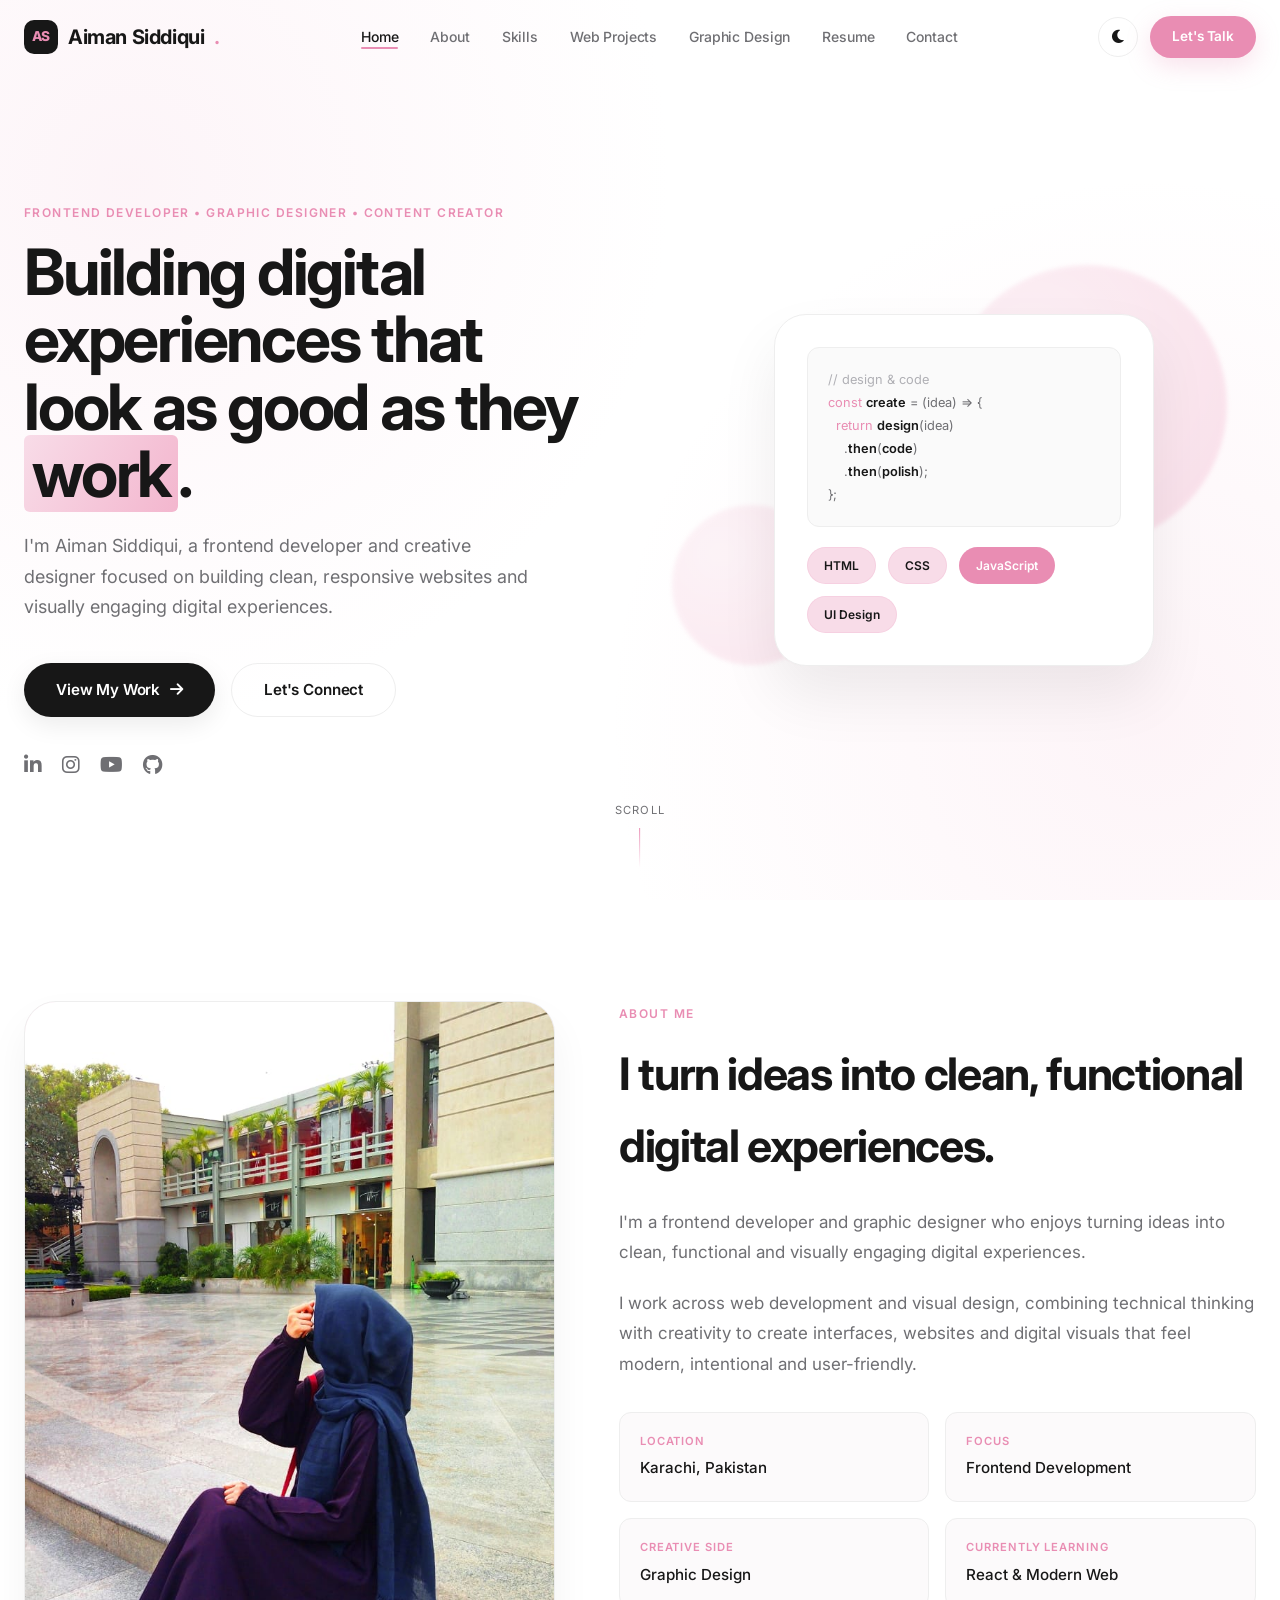
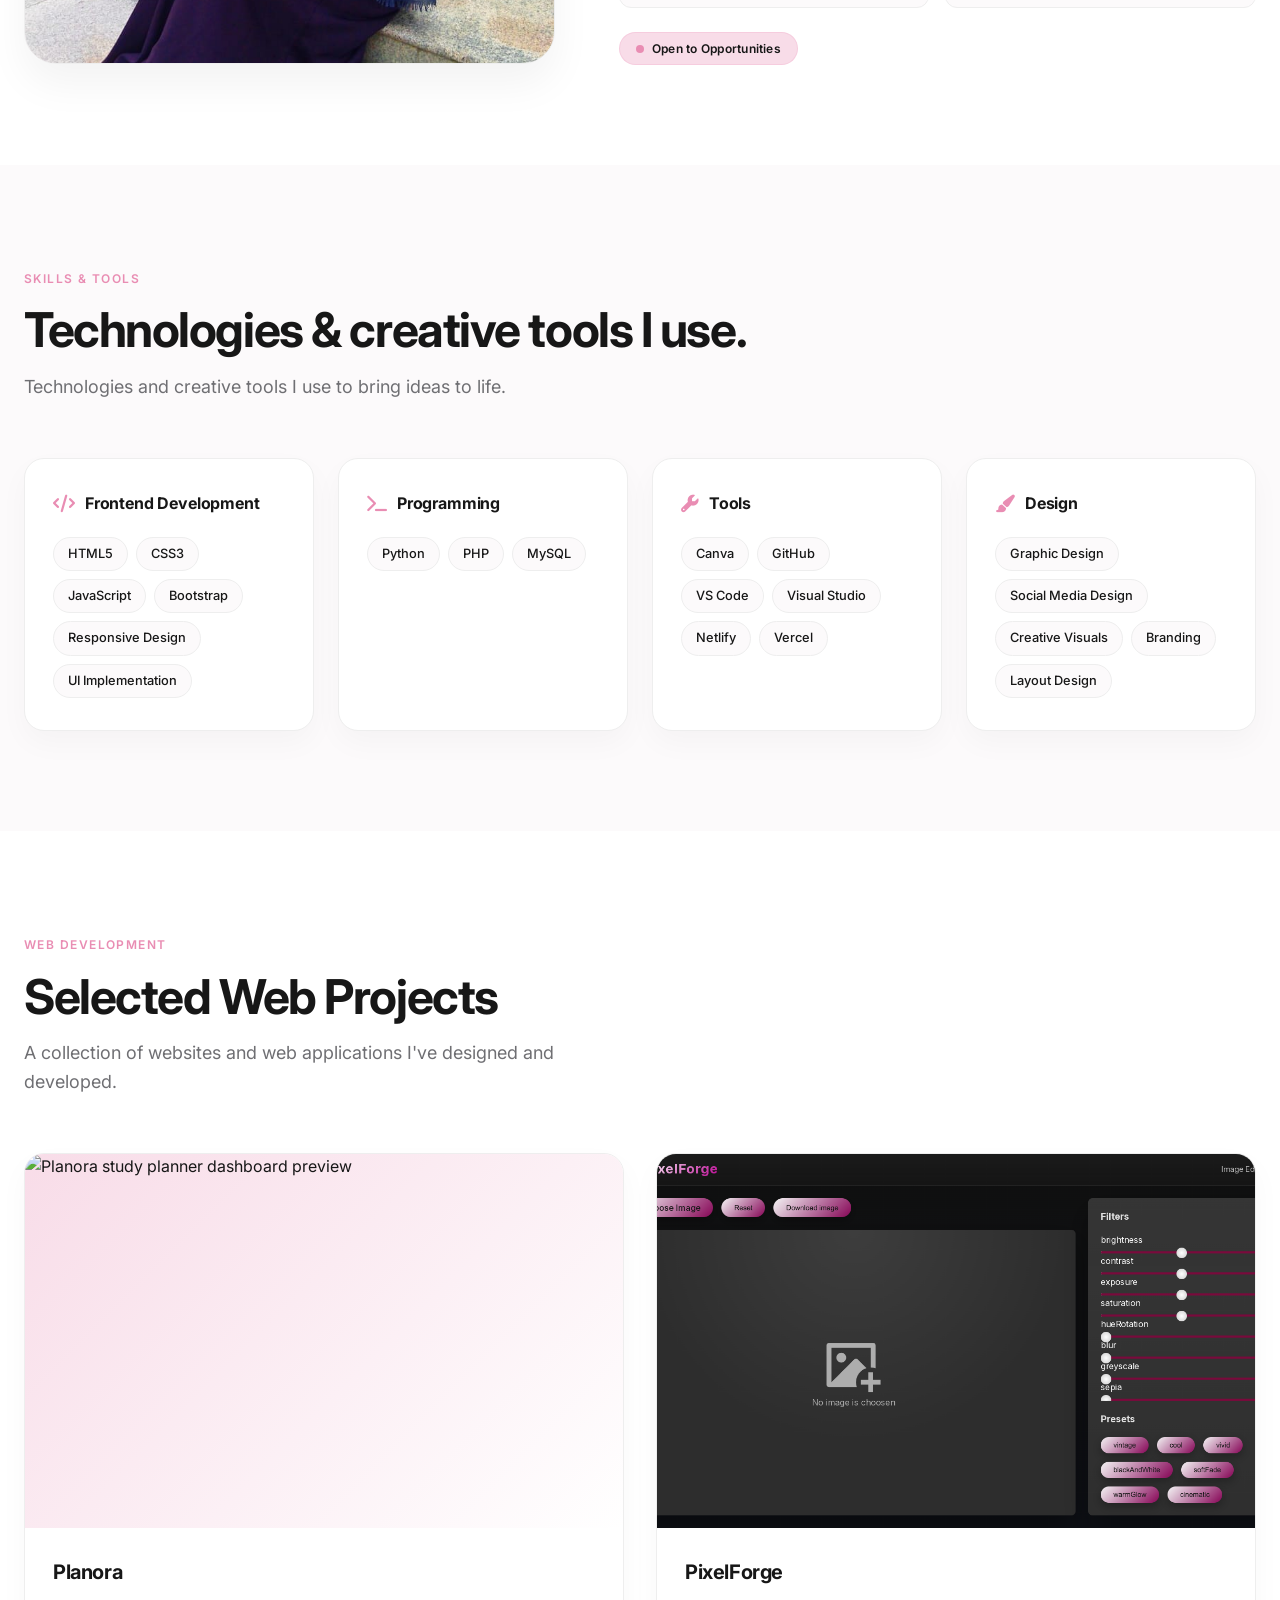
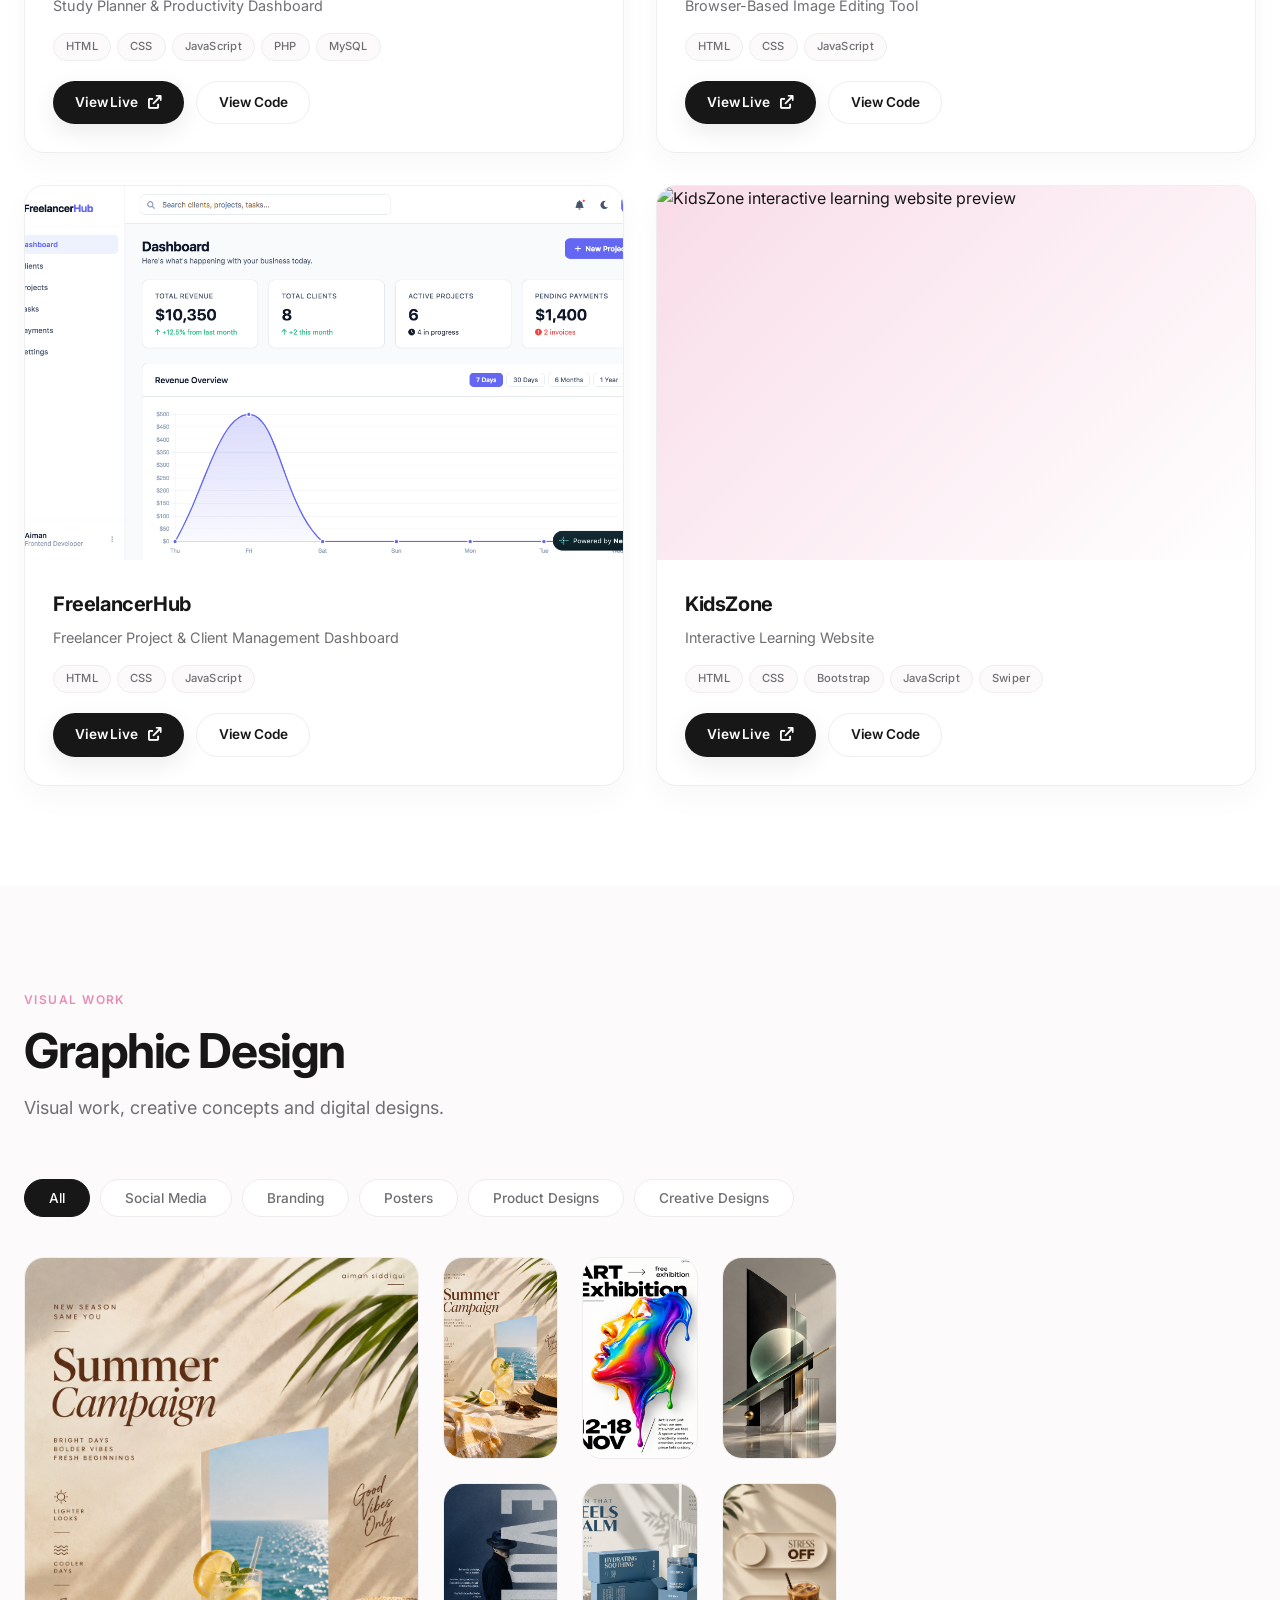
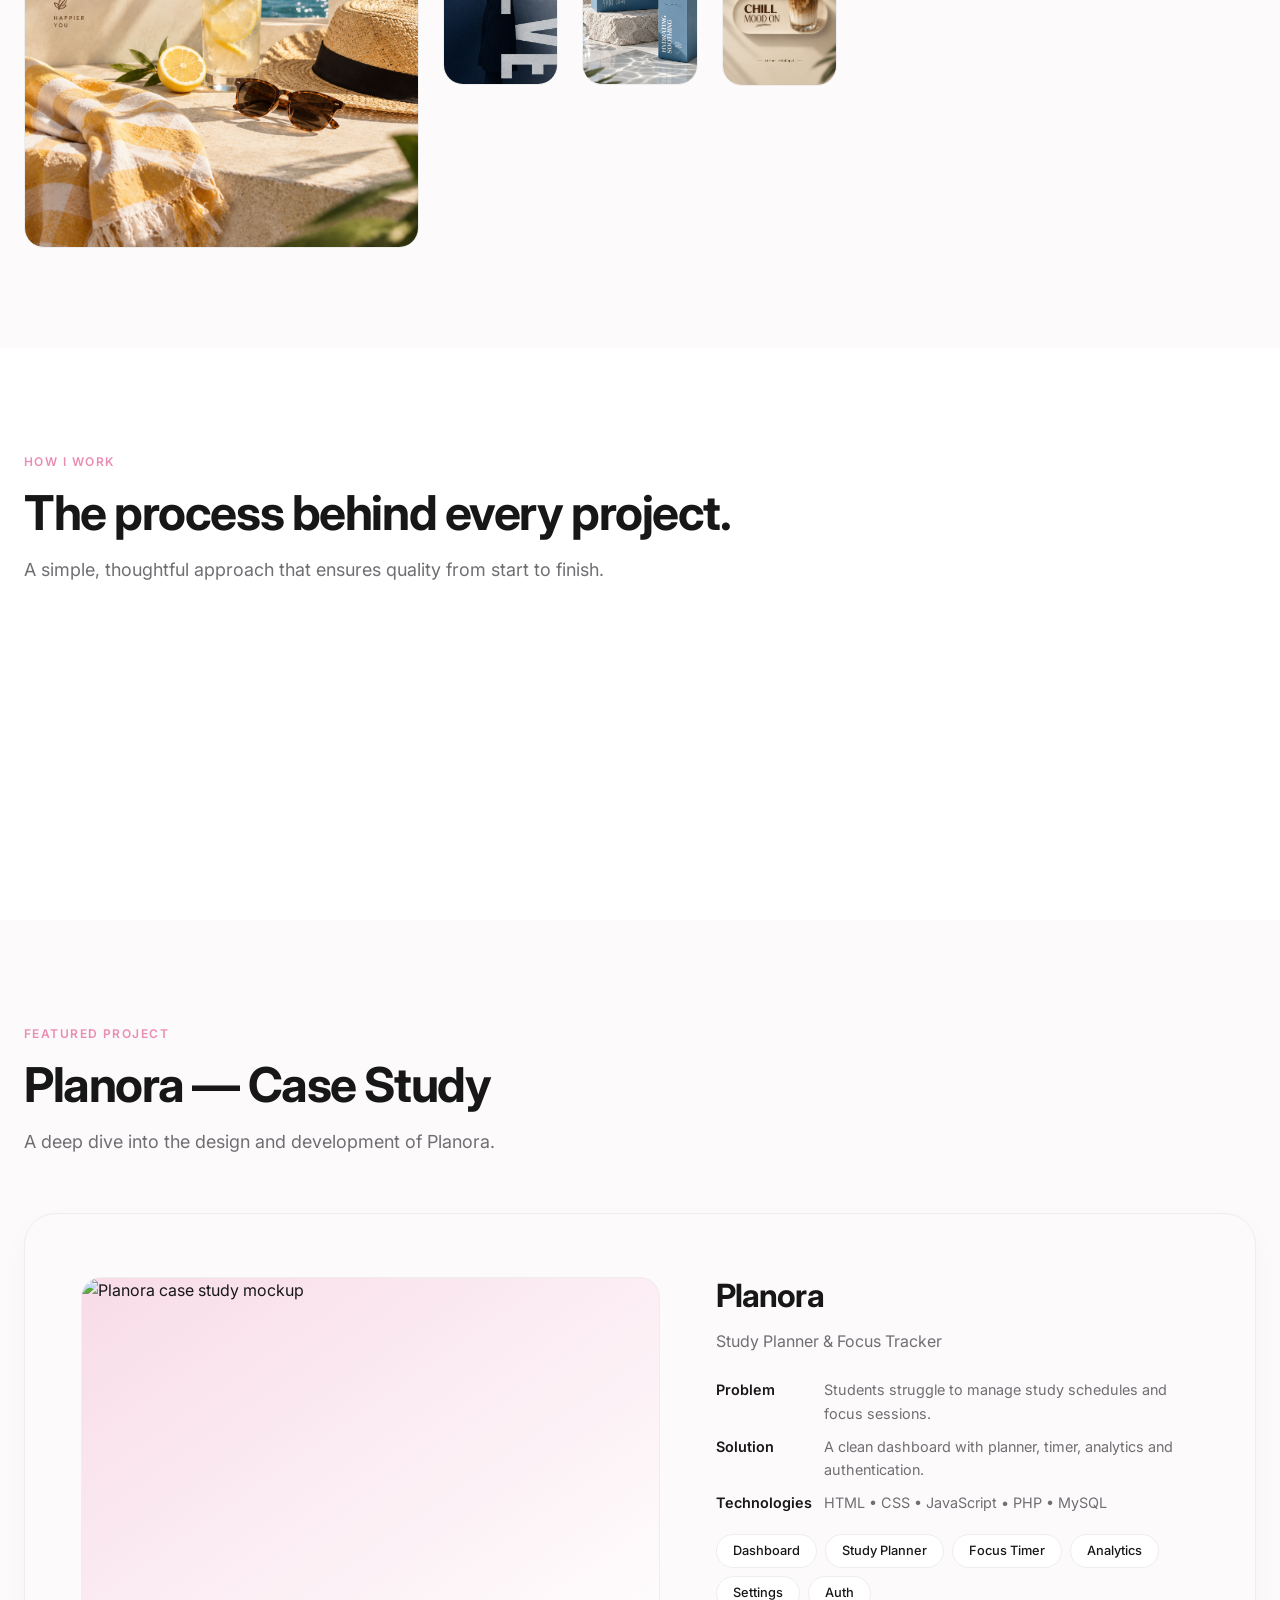
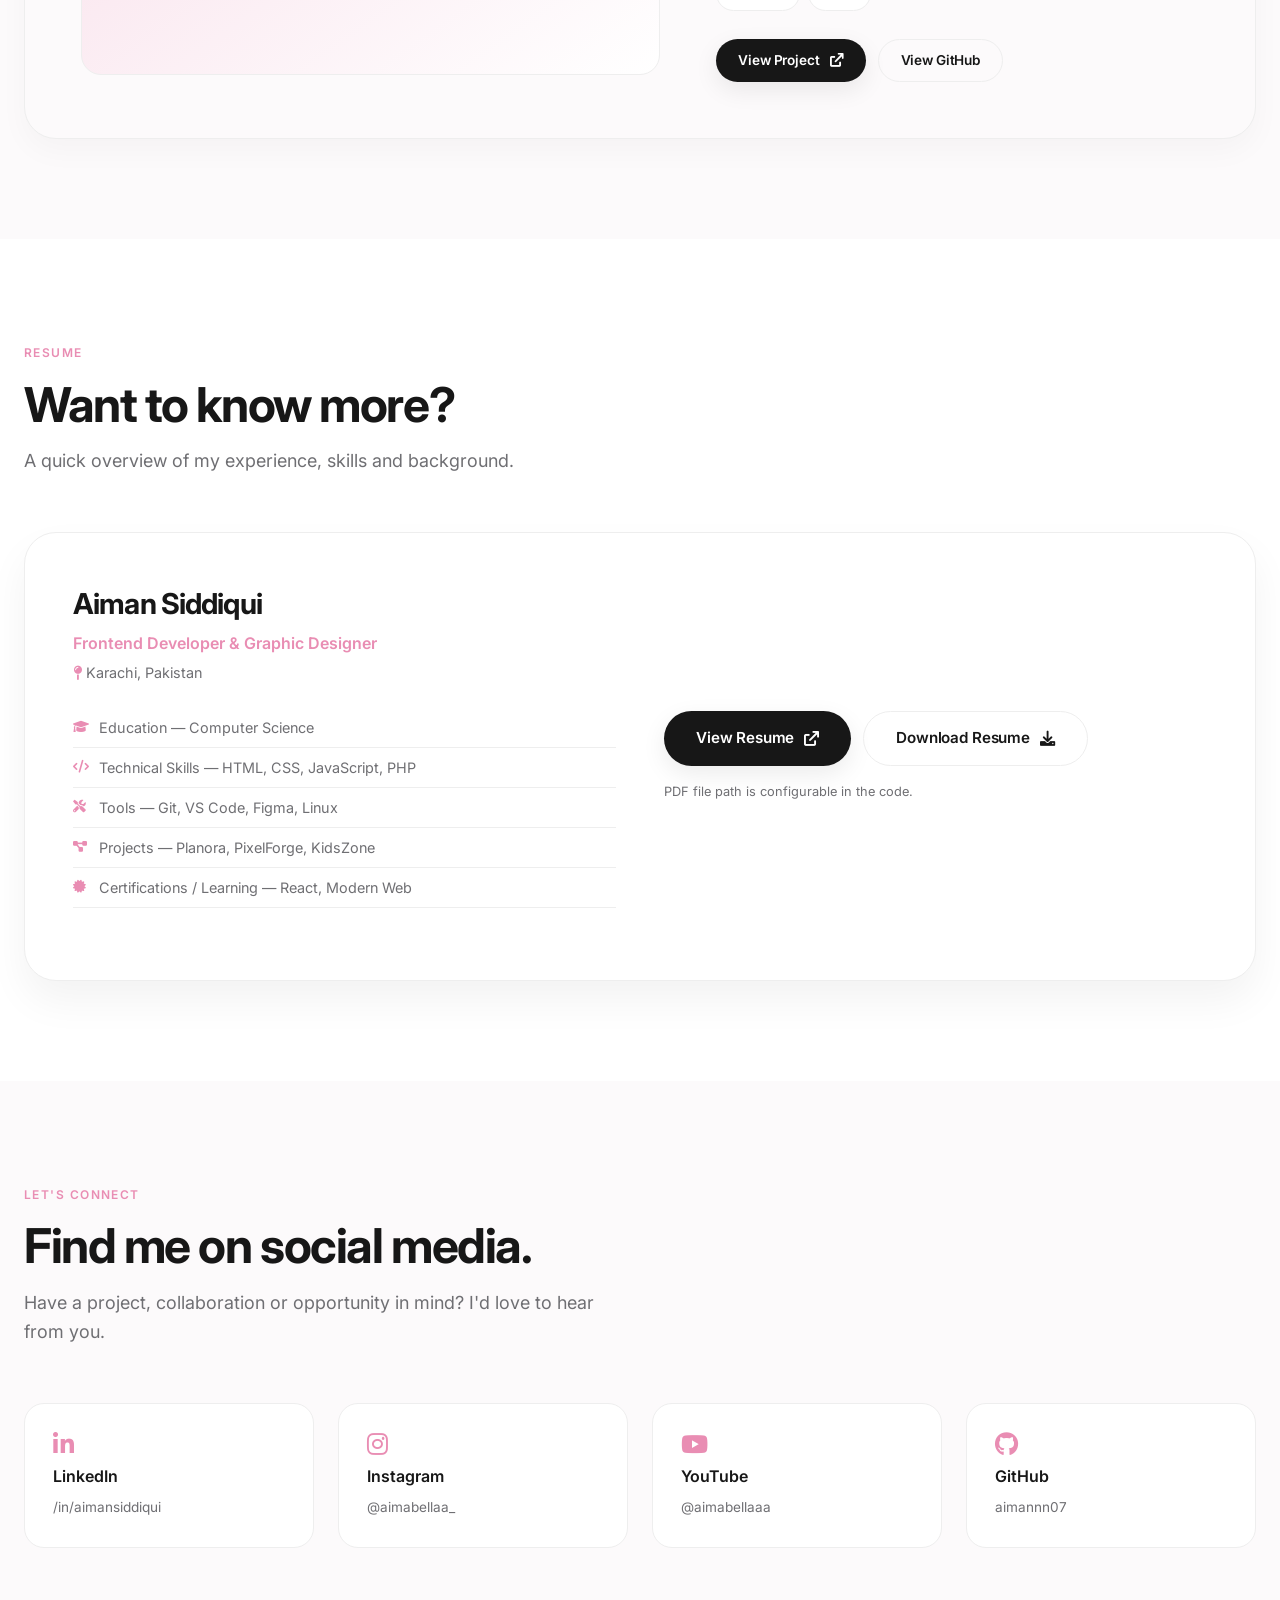
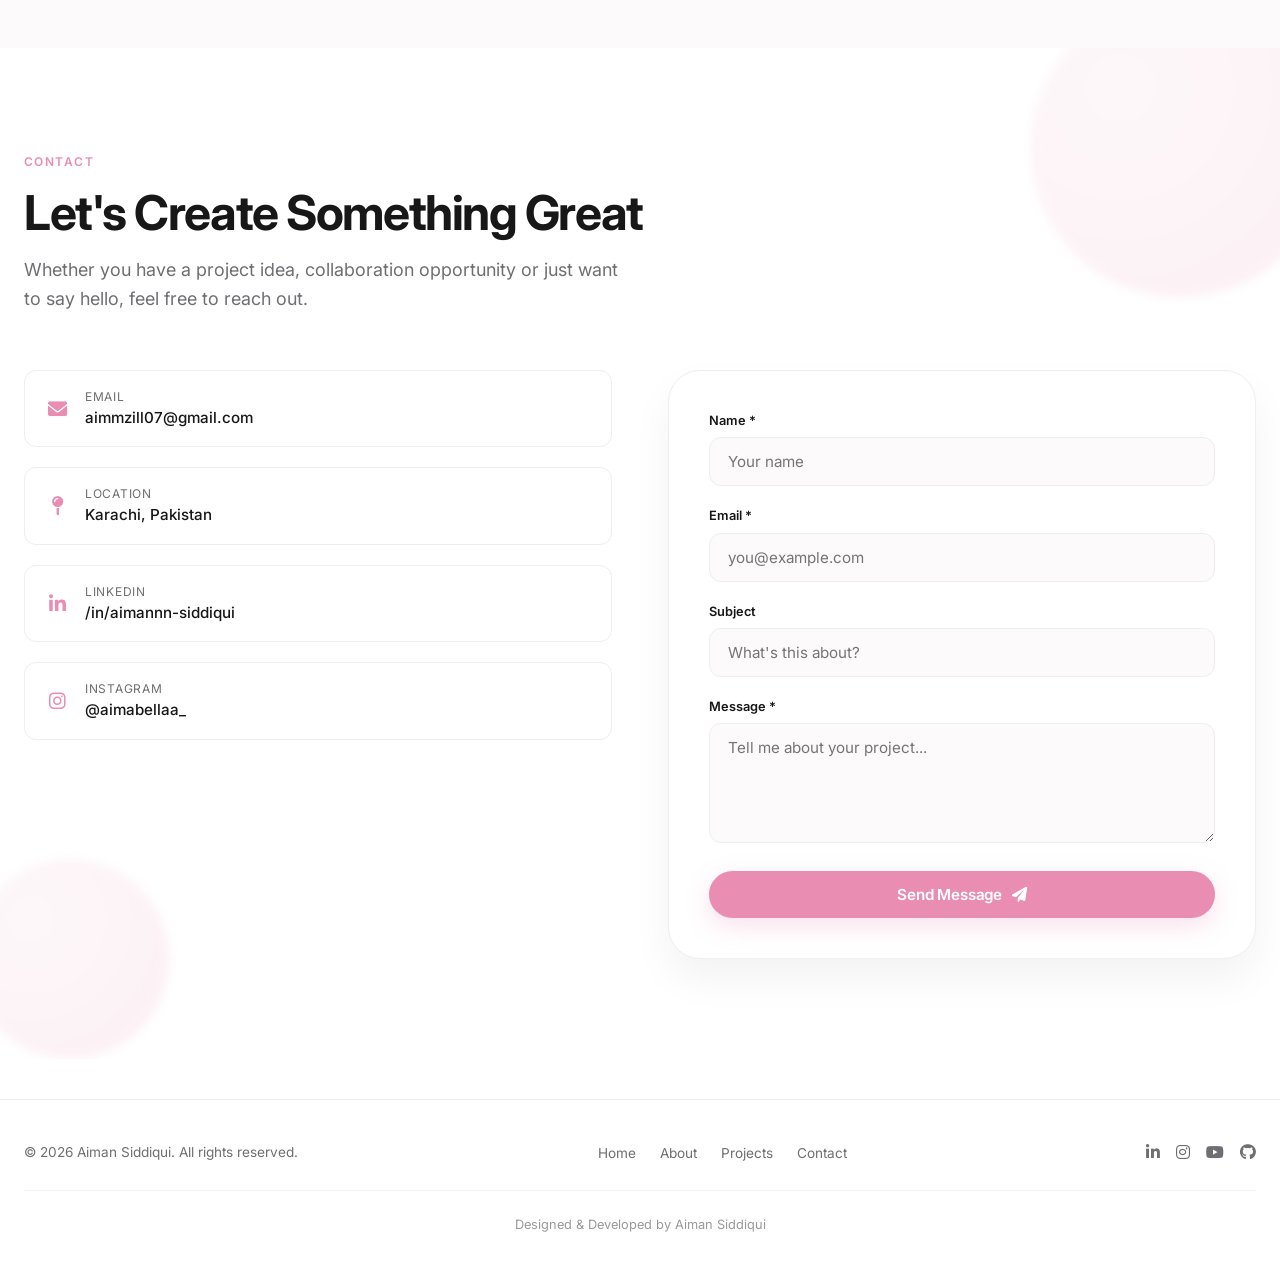
==== commit 4374f493: "Update portfolio" ====
--- a/portfolio/index.html
+++ b/portfolio/index.html
@@ -307,6 +307,17 @@
             <div class="cat">Social Media</div>
           </div>
         </div>
+
+        <div class="masonry" id="masonryGrid">
+          <div class="masonry-item reveal" data-category="social">
+            <img src="assets/graphic-design/summer-campaign.png" alt="Summer campaign social media designs" loading="lazy" />
+            <div class="overlay">
+              <div class="title">Summer Campaign</div>
+              <div class="cat">Social Media</div>
+            </div>
+          </div>
+      
+          
         <div class="masonry-item reveal reveal-delay-1" data-category="branding">
           <img src="assets/graphic-design/brand-cover.png" alt="Bloom Studio Brand identity design" loading="lazy" />
           <div class="overlay">
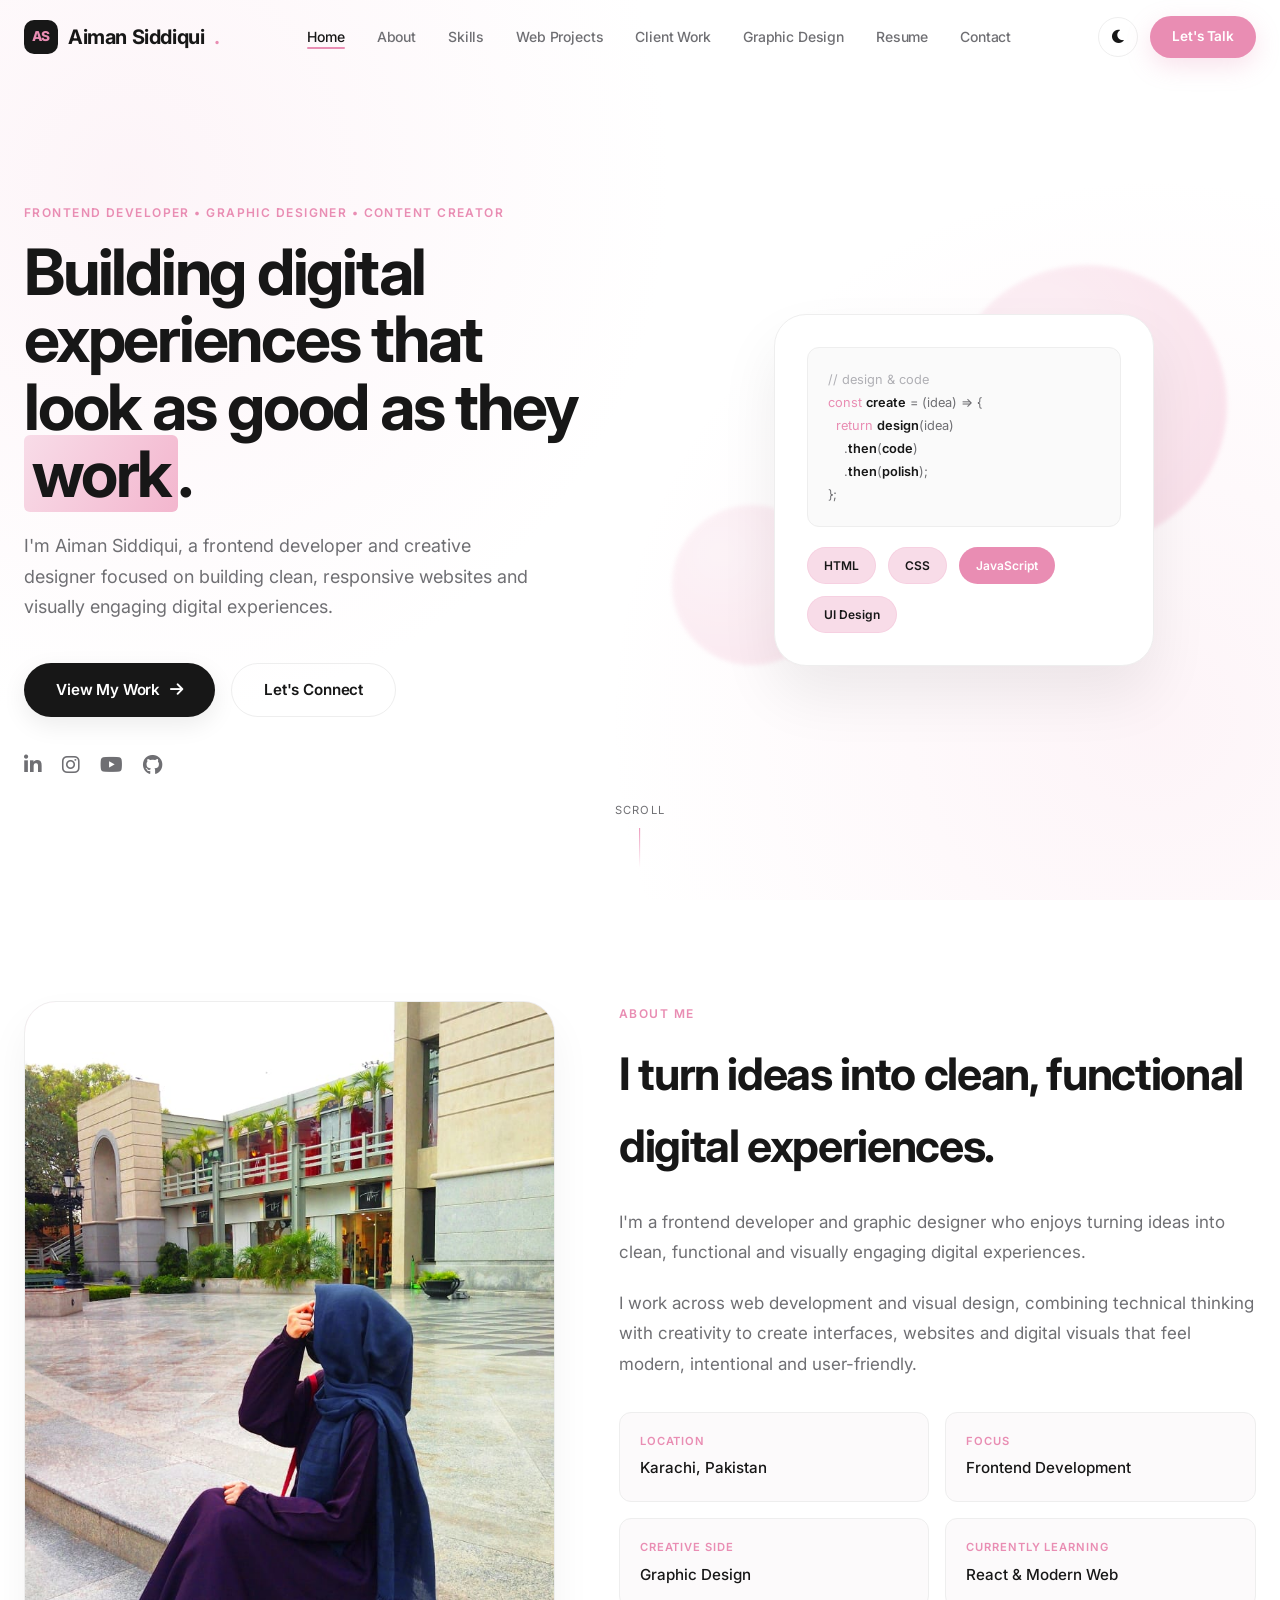
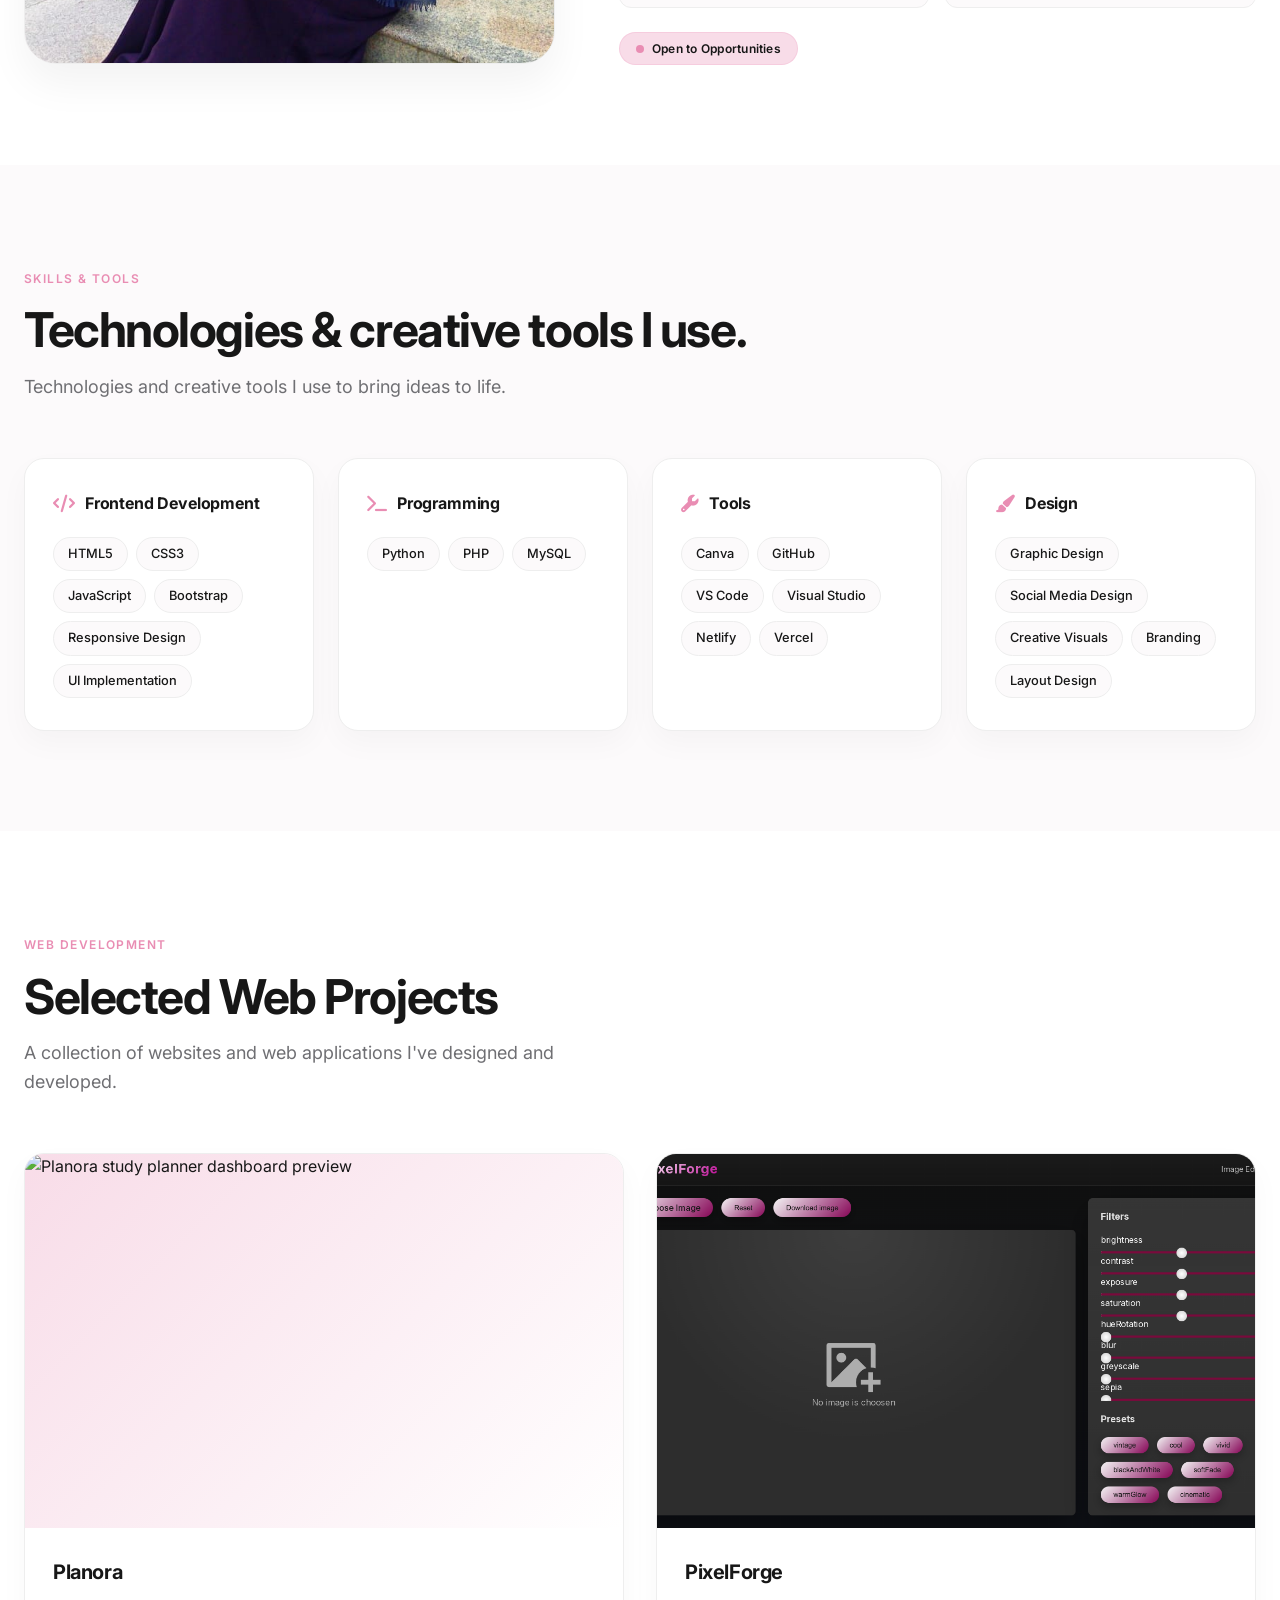
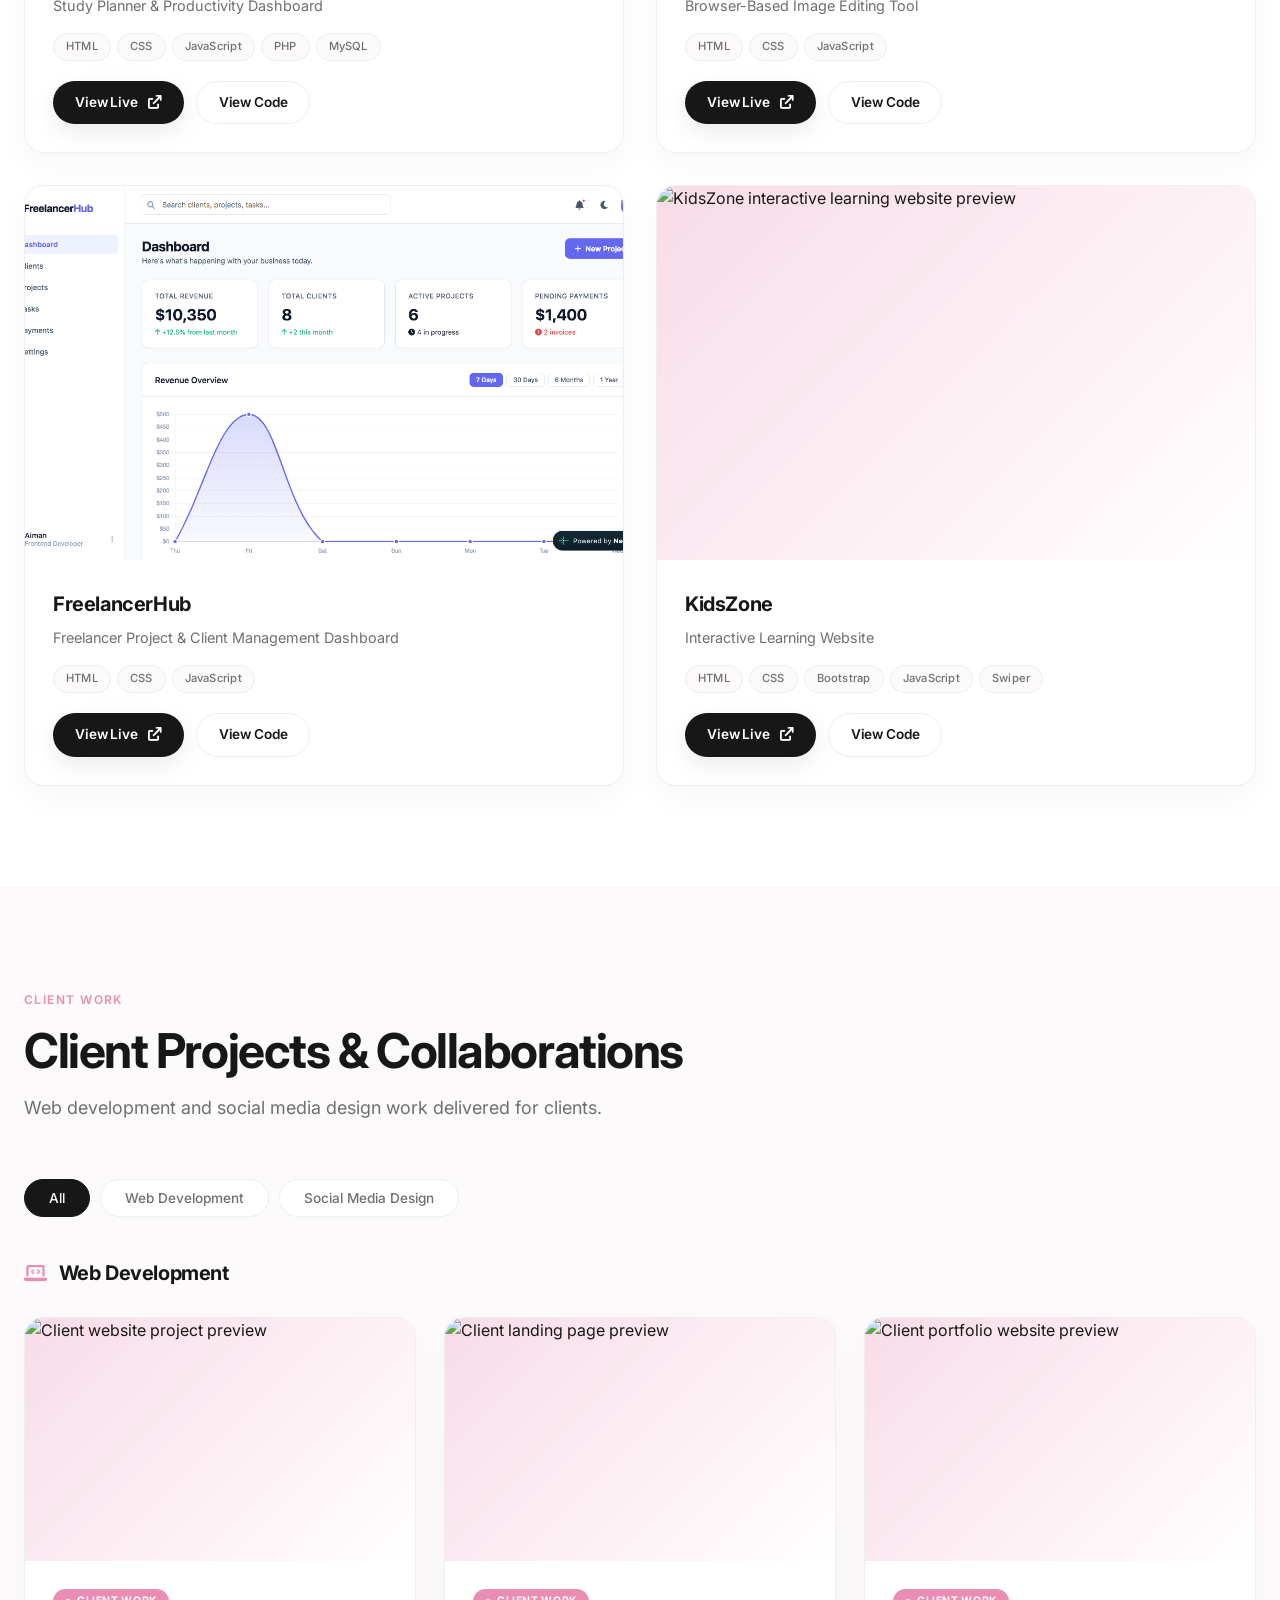
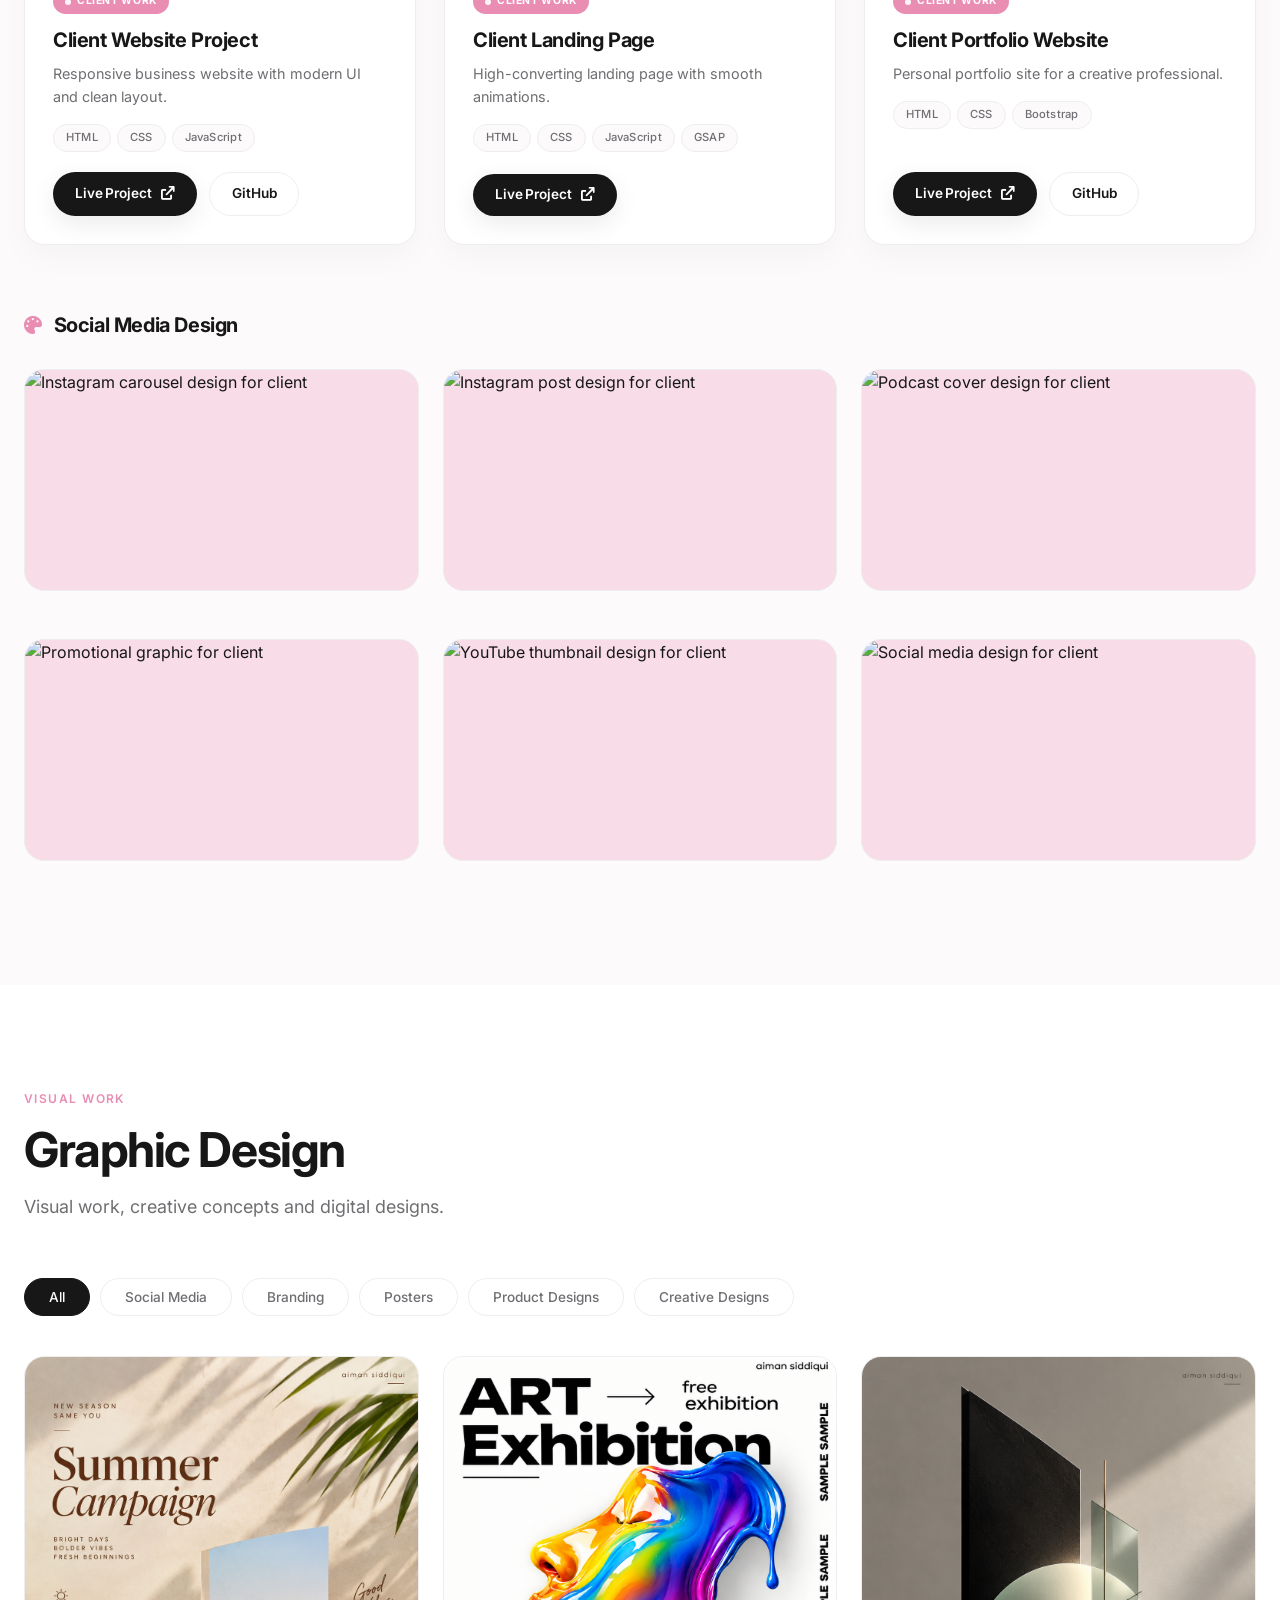
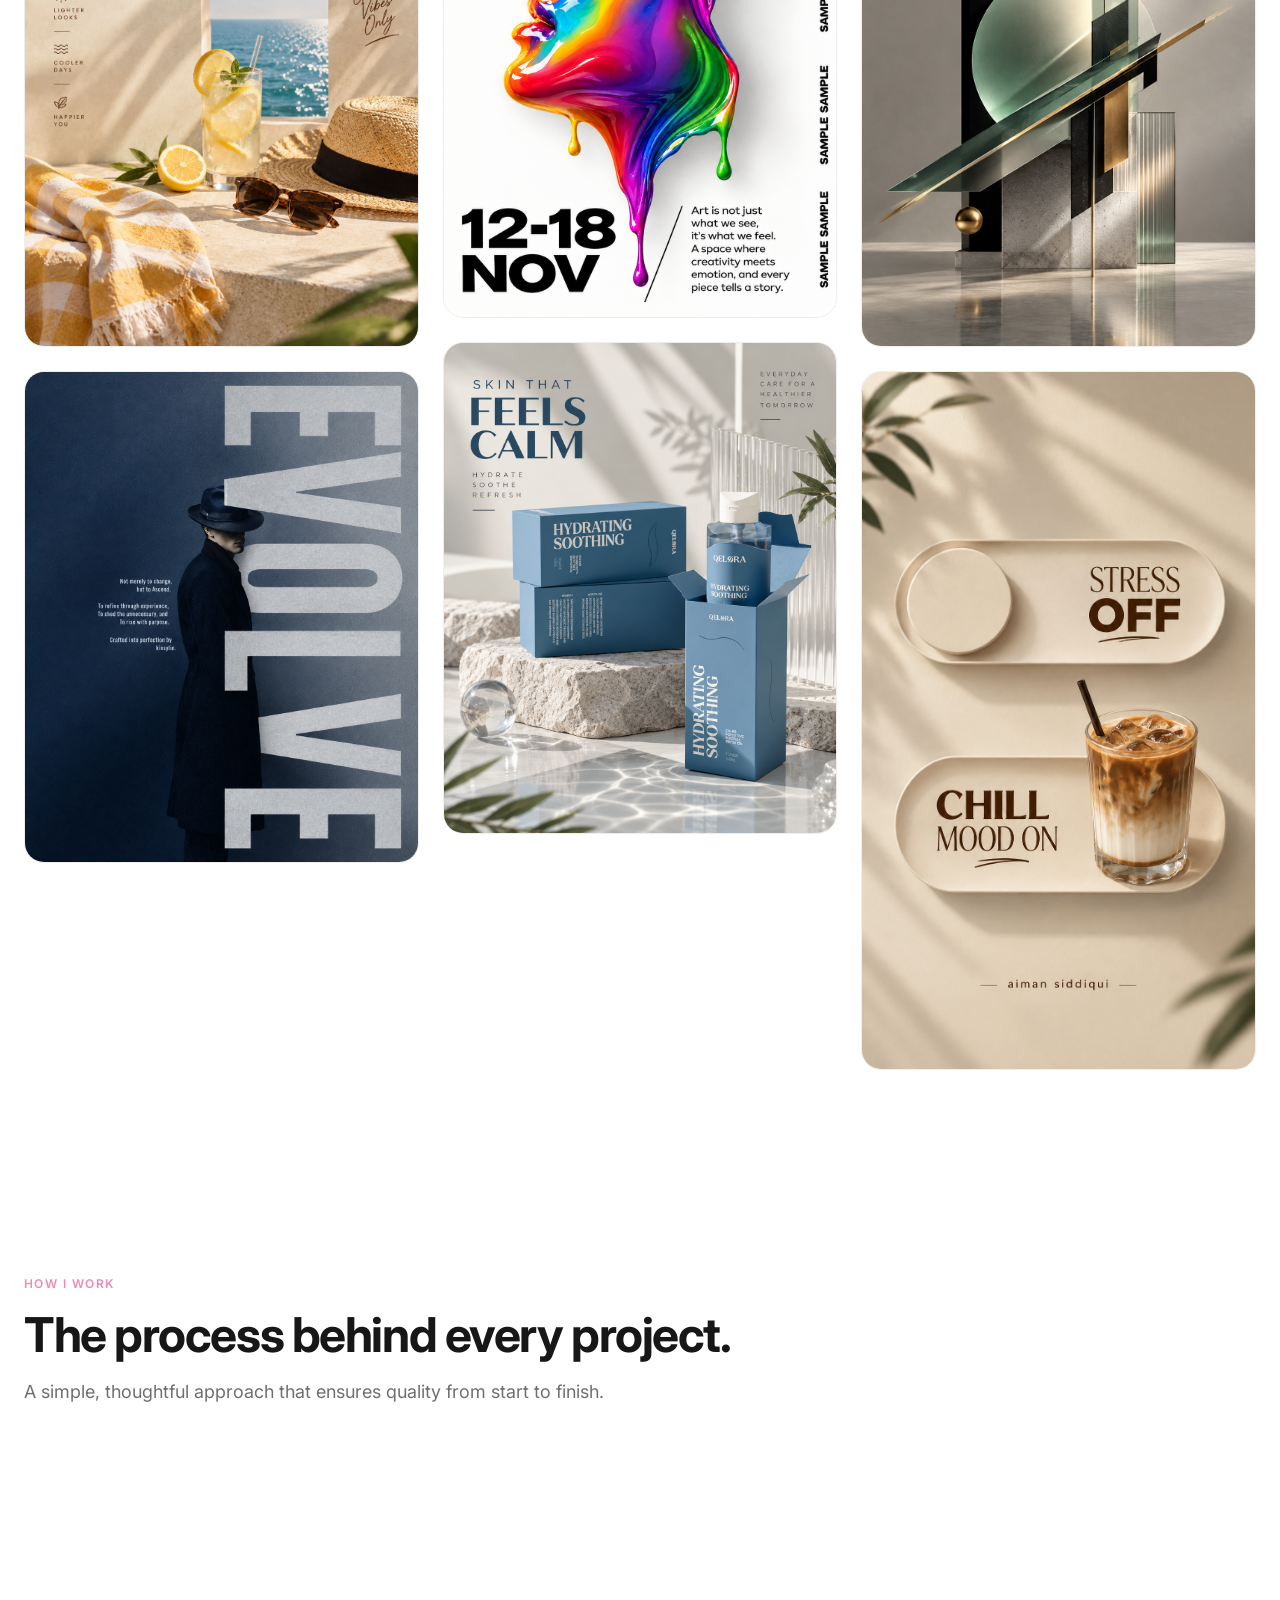
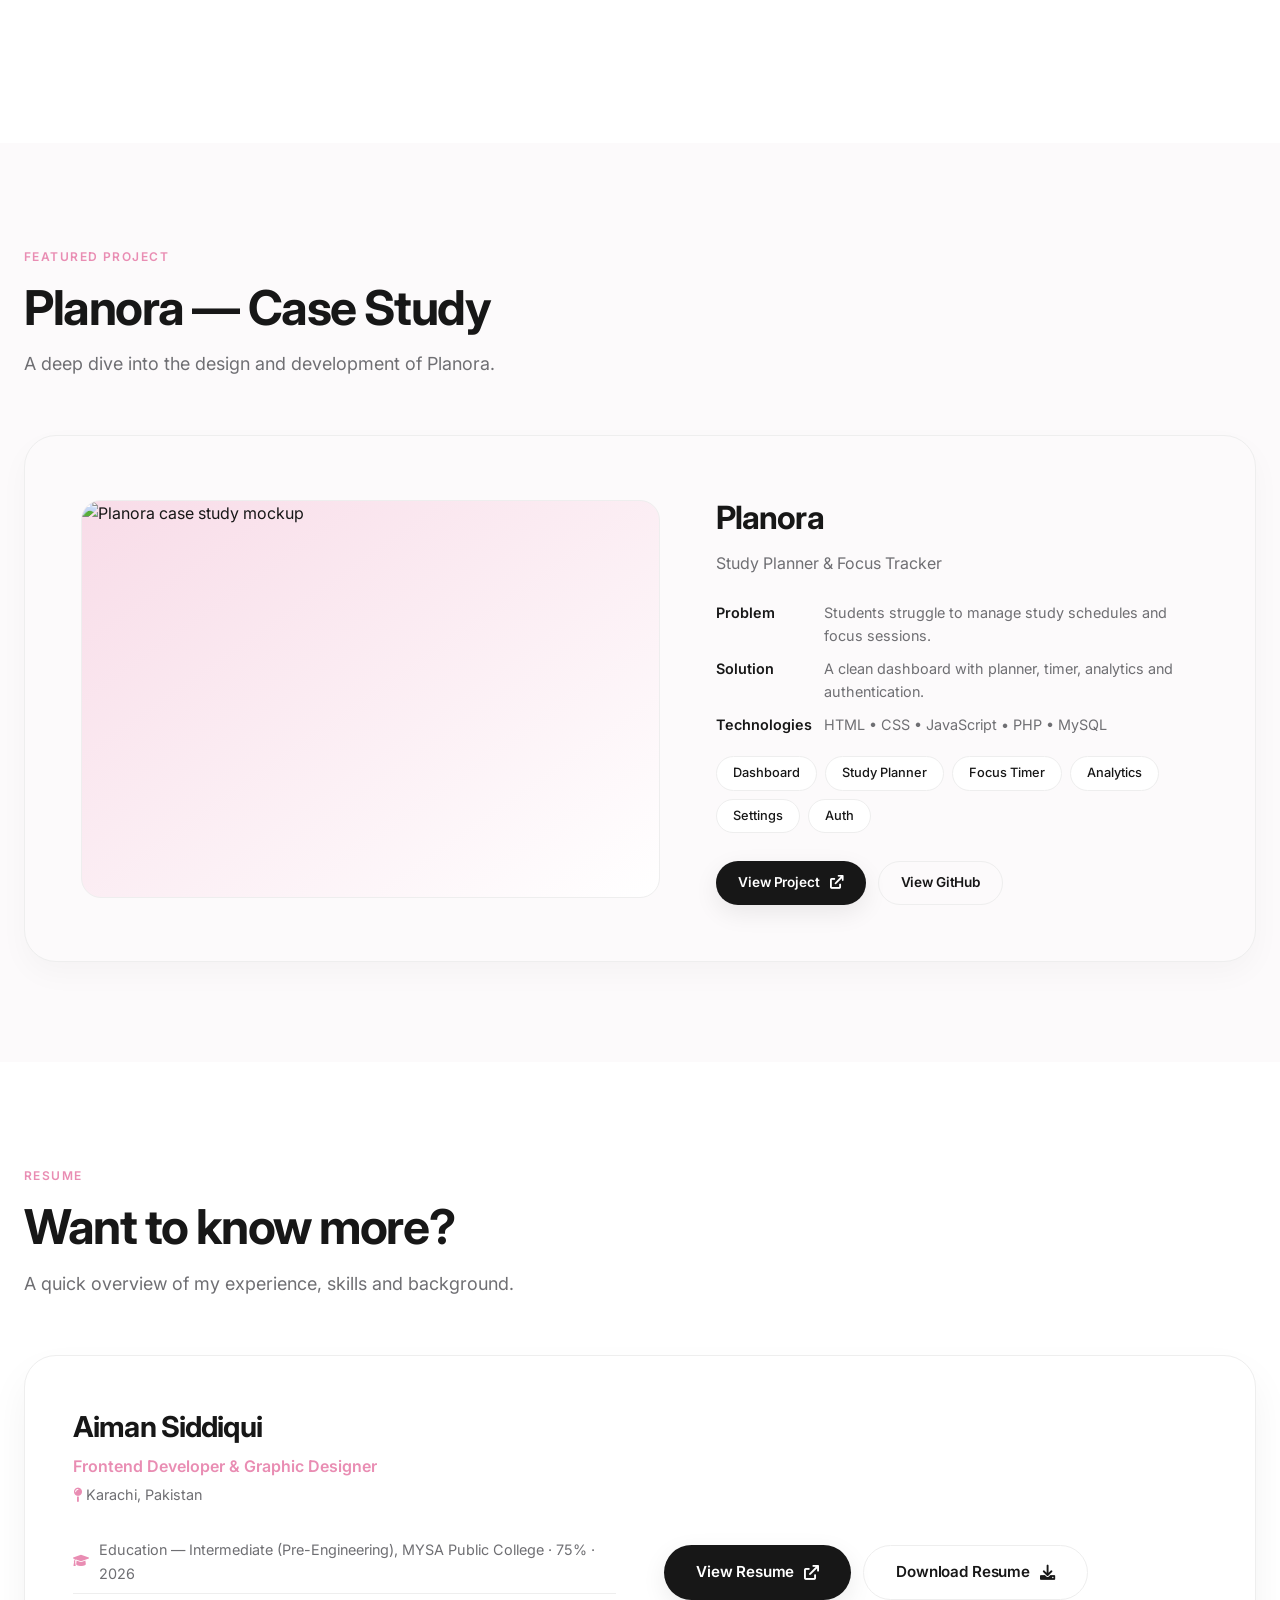
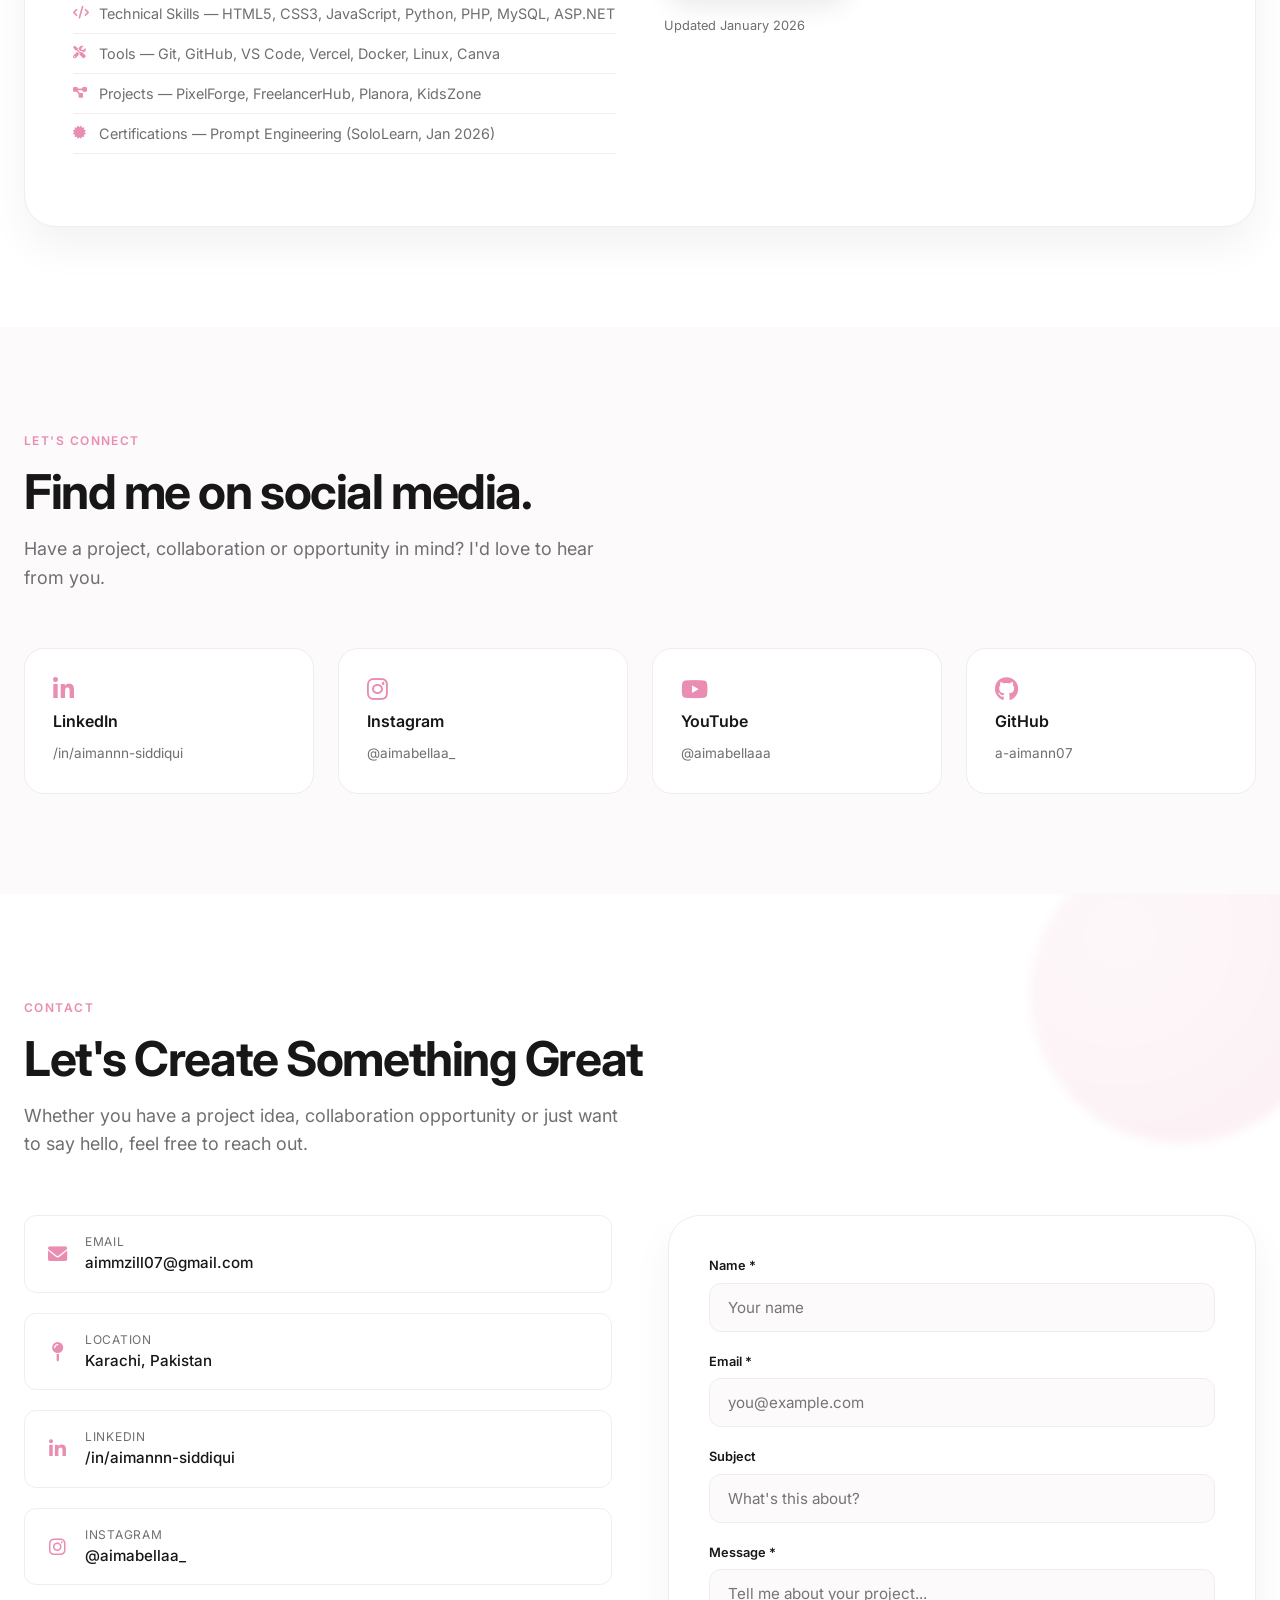
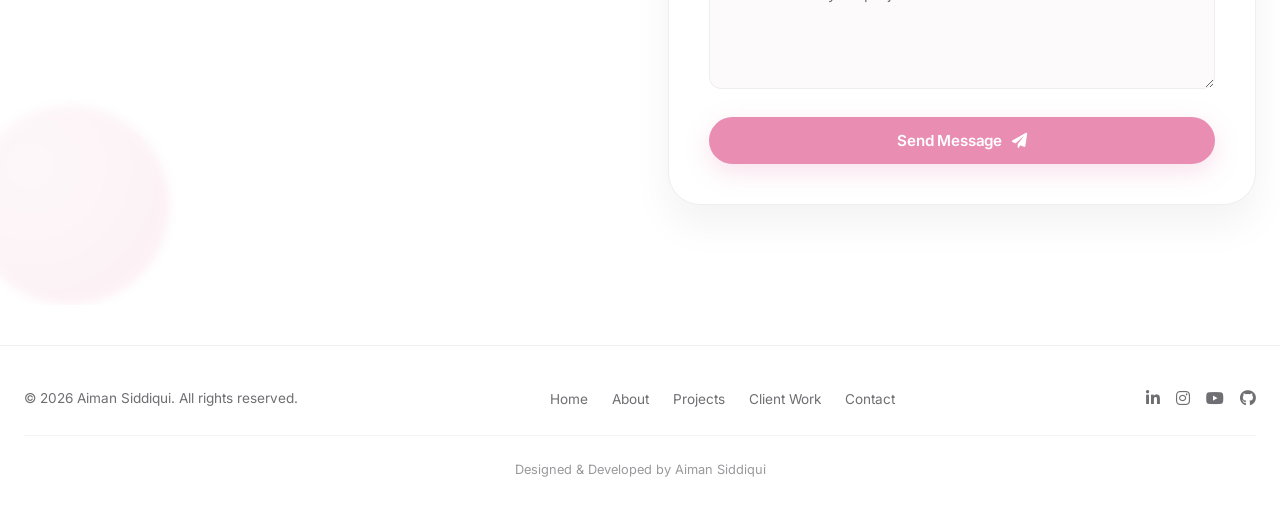
==== commit a2bc21a3: "Added Client Work section with filter and gallery lightbox" ====
--- a/portfolio/index.html
+++ b/portfolio/index.html
@@ -11,16 +11,14 @@
   <meta property="og:type" content="website" />
   <meta property="og:image" content="assets/images/og-preview.jpg" />
 
-  <!-- ===== FAVICON — "AS" monogram (inline SVG, no image file needed) ===== -->
+  <!-- ===== FAVICON — "AS" monogram ===== -->
   <link rel="icon" type="image/svg+xml" href="data:image/svg+xml,%3Csvg xmlns='http://www.w3.org/2000/svg' viewBox='0 0 100 100'%3E%3Crect width='100' height='100' rx='22' fill='%23171717'/%3E%3Ctext x='50' y='68' font-family='Inter, Arial, sans-serif' font-size='52' font-weight='800' fill='%23E98DB3' text-anchor='middle' letter-spacing='-2'%3EAS%3C/text%3E%3C/svg%3E" />
-  <!-- Apple touch icon -->
   <link rel="apple-touch-icon" href="data:image/svg+xml,%3Csvg xmlns='http://www.w3.org/2000/svg' viewBox='0 0 100 100'%3E%3Crect width='100' height='100' rx='22' fill='%23171717'/%3E%3Ctext x='50' y='68' font-family='Inter, Arial, sans-serif' font-size='52' font-weight='800' fill='%23E98DB3' text-anchor='middle' letter-spacing='-2'%3EAS%3C/text%3E%3C/svg%3E" />
 
   <!-- Fonts -->
   <link rel="preconnect" href="https://fonts.googleapis.com" />
   <link rel="preconnect" href="https://fonts.gstatic.com" crossorigin />
   <link href="https://fonts.googleapis.com/css2?family=Inter:opsz,wght@14..32,300..700&display=swap" rel="stylesheet" />
-  <!-- Font Awesome Icons -->
   <link rel="stylesheet" href="https://cdnjs.cloudflare.com/ajax/libs/font-awesome/6.0.0-beta3/css/all.min.css" />
 
   <!-- External Stylesheet -->
@@ -52,6 +50,7 @@
         <li><a href="#about">About</a></li>
         <li><a href="#skills">Skills</a></li>
         <li><a href="#projects">Web Projects</a></li>
+        <li><a href="#client-work">Client Work</a></li>
         <li><a href="#graphic-design">Graphic Design</a></li>
         <li><a href="#resume">Resume</a></li>
         <li><a href="#contact">Contact</a></li>
@@ -285,8 +284,149 @@
     </div>
   </section>
 
+  <!-- ========== CLIENT WORK (NEW SECTION) ========== -->
+  <section class="section" id="client-work" style="background: var(--bg-off);">
+    <div class="container">
+      <div class="eyebrow">Client Work</div>
+      <h2 class="section-title">Client Projects &amp; Collaborations</h2>
+      <p class="section-sub">Web development and social media design work delivered for clients.</p>
+
+      <!-- Filter Bar -->
+      <div class="filter-bar reveal" id="clientFilterBar">
+        <button class="filter-btn active" data-client-filter="all">All</button>
+        <button class="filter-btn" data-client-filter="web">Web Development</button>
+        <button class="filter-btn" data-client-filter="social">Social Media Design</button>
+      </div>
+
+      <!-- WEB DEVELOPMENT SUBSECTION -->
+      <div class="client-subsection" data-client-section="web">
+        <h3 class="client-subtitle reveal">
+          <i class="fas fa-laptop-code"></i> Web Development
+        </h3>
+        <div class="client-web-grid" id="clientWebGrid">
+          <!-- Client Project 1 -->
+          <article class="project-card client-card reveal" data-client-category="web">
+            <div class="preview">
+              <img src="assets/client-work/web-project-1.png" alt="Client website project preview" loading="lazy" />
+            </div>
+            <div class="info">
+              <span class="client-badge">Client Work</span>
+              <h3>Client Website Project</h3>
+              <p class="desc">Responsive business website with modern UI and clean layout.</p>
+              <div class="tech-tags">
+                <span>HTML</span><span>CSS</span><span>JavaScript</span>
+              </div>
+              <div class="actions">
+                <a href="#" target="_blank" rel="noopener" class="btn btn-primary btn-sm">Live Project <i class="fas fa-arrow-up-right-from-square"></i></a>
+                <a href="#" target="_blank" rel="noopener" class="btn btn-outline btn-sm">GitHub</a>
+              </div>
+            </div>
+          </article>
+          <!-- Client Project 2 -->
+          <article class="project-card client-card reveal reveal-delay-1" data-client-category="web">
+            <div class="preview">
+              <img src="assets/client-work/web-project-2.png" alt="Client landing page preview" loading="lazy" />
+            </div>
+            <div class="info">
+              <span class="client-badge">Client Work</span>
+              <h3>Client Landing Page</h3>
+              <p class="desc">High-converting landing page with smooth animations.</p>
+              <div class="tech-tags">
+                <span>HTML</span><span>CSS</span><span>JavaScript</span><span>GSAP</span>
+              </div>
+              <div class="actions">
+                <a href="#" target="_blank" rel="noopener" class="btn btn-primary btn-sm">Live Project <i class="fas fa-arrow-up-right-from-square"></i></a>
+              </div>
+            </div>
+          </article>
+          <!-- Client Project 3 -->
+          <article class="project-card client-card reveal reveal-delay-2" data-client-category="web">
+            <div class="preview">
+              <img src="assets/client-work/web-project-3.png" alt="Client portfolio website preview" loading="lazy" />
+            </div>
+            <div class="info">
+              <span class="client-badge">Client Work</span>
+              <h3>Client Portfolio Website</h3>
+              <p class="desc">Personal portfolio site for a creative professional.</p>
+              <div class="tech-tags">
+                <span>HTML</span><span>CSS</span><span>Bootstrap</span>
+              </div>
+              <div class="actions">
+                <a href="#" target="_blank" rel="noopener" class="btn btn-primary btn-sm">Live Project <i class="fas fa-arrow-up-right-from-square"></i></a>
+                <a href="#" target="_blank" rel="noopener" class="btn btn-outline btn-sm">GitHub</a>
+              </div>
+            </div>
+          </article>
+        </div>
+      </div>
+
+      <!-- SOCIAL MEDIA DESIGN SUBSECTION -->
+      <div class="client-subsection" data-client-section="social" style="margin-top: 64px;">
+        <h3 class="client-subtitle reveal">
+          <i class="fas fa-palette"></i> Social Media Design
+        </h3>
+        <div class="client-social-grid" id="clientSocialGrid">
+          <!-- Design 1 -->
+          <div class="masonry-item client-social-item reveal" data-client-category="social">
+            <img src="assets/client-work/social-1.png" alt="Instagram carousel design for client" loading="lazy" />
+            <div class="overlay">
+              <span class="client-badge">Client Work</span>
+              <div class="title">Instagram Carousel</div>
+              <div class="cat">Instagram Carousel</div>
+            </div>
+          </div>
+          <!-- Design 2 -->
+          <div class="masonry-item client-social-item reveal reveal-delay-1" data-client-category="social">
+            <img src="assets/client-work/social-2.png" alt="Instagram post design for client" loading="lazy" />
+            <div class="overlay">
+              <span class="client-badge">Client Work</span>
+              <div class="title">Instagram Post</div>
+              <div class="cat">Instagram Post</div>
+            </div>
+          </div>
+          <!-- Design 3 -->
+          <div class="masonry-item client-social-item reveal reveal-delay-2" data-client-category="social">
+            <img src="assets/client-work/social-3.png" alt="Podcast cover design for client" loading="lazy" />
+            <div class="overlay">
+              <span class="client-badge">Client Work</span>
+              <div class="title">Podcast Cover</div>
+              <div class="cat">Podcast Cover</div>
+            </div>
+          </div>
+          <!-- Design 4 -->
+          <div class="masonry-item client-social-item reveal reveal-delay-3" data-client-category="social">
+            <img src="assets/client-work/social-4.png" alt="Promotional graphic for client" loading="lazy" />
+            <div class="overlay">
+              <span class="client-badge">Client Work</span>
+              <div class="title">Promotional Graphic</div>
+              <div class="cat">Promotional Graphic</div>
+            </div>
+          </div>
+          <!-- Design 5 -->
+          <div class="masonry-item client-social-item reveal" data-client-category="social">
+            <img src="assets/client-work/social-5.png" alt="YouTube thumbnail design for client" loading="lazy" />
+            <div class="overlay">
+              <span class="client-badge">Client Work</span>
+              <div class="title">YouTube Thumbnail</div>
+              <div class="cat">YouTube Thumbnail</div>
+            </div>
+          </div>
+          <!-- Design 6 -->
+          <div class="masonry-item client-social-item reveal reveal-delay-1" data-client-category="social">
+            <img src="assets/client-work/social-6.png" alt="Social media design for client" loading="lazy" />
+            <div class="overlay">
+              <span class="client-badge">Client Work</span>
+              <div class="title">Social Media Design</div>
+              <div class="cat">Social Media Design</div>
+            </div>
+          </div>
+        </div>
+      </div>
+    </div>
+  </section>
+
   <!-- ========== GRAPHIC DESIGN ========== -->
-  <section class="section" id="graphic-design" style="background: var(--bg-off);">
+  <section class="section" id="graphic-design">
     <div class="container">
       <div class="eyebrow">Visual Work</div>
       <h2 class="section-title">Graphic Design</h2>
@@ -307,17 +447,6 @@
             <div class="cat">Social Media</div>
           </div>
         </div>
-
-        <div class="masonry" id="masonryGrid">
-          <div class="masonry-item reveal" data-category="social">
-            <img src="assets/graphic-design/summer-campaign.png" alt="Summer campaign social media designs" loading="lazy" />
-            <div class="overlay">
-              <div class="title">Summer Campaign</div>
-              <div class="cat">Social Media</div>
-            </div>
-          </div>
-      
-          
         <div class="masonry-item reveal reveal-delay-1" data-category="branding">
           <img src="assets/graphic-design/brand-cover.png" alt="Bloom Studio Brand identity design" loading="lazy" />
           <div class="overlay">
@@ -442,11 +571,11 @@
           <p class="role">Frontend Developer &amp; Graphic Designer</p>
           <p class="location"><i class="fas fa-map-pin" style="color: var(--accent-pink);"></i> Karachi, Pakistan</p>
           <ul>
-            <li><i class="fas fa-graduation-cap"></i> Education — Computer Science</li>
-            <li><i class="fas fa-code"></i> Technical Skills — HTML, CSS, JavaScript, PHP</li>
-            <li><i class="fas fa-tools"></i> Tools — Git, VS Code, Figma, Linux</li>
-            <li><i class="fas fa-project-diagram"></i> Projects — Planora, PixelForge, KidsZone</li>
-            <li><i class="fas fa-certificate"></i> Certifications / Learning — React, Modern Web</li>
+            <li><i class="fas fa-graduation-cap"></i> Education — Intermediate (Pre-Engineering), MYSA Public College · 75% · 2026</li>
+            <li><i class="fas fa-code"></i> Technical Skills — HTML5, CSS3, JavaScript, Python, PHP, MySQL, ASP.NET</li>
+            <li><i class="fas fa-tools"></i> Tools — Git, GitHub, VS Code, Vercel, Docker, Linux, Canva</li>
+            <li><i class="fas fa-project-diagram"></i> Projects — PixelForge, FreelancerHub, Planora, KidsZone</li>
+            <li><i class="fas fa-certificate"></i> Certifications — Prompt Engineering (SoloLearn, Jan 2026)</li>
           </ul>
         </div>
         <div style="display: flex; flex-direction: column; justify-content: center;">
@@ -454,7 +583,7 @@
             <a href="resume/Aiman_Siddiqui_Resume.pdf" target="_blank" class="btn btn-primary">View Resume <i class="fas fa-arrow-up-right-from-square"></i></a>
             <a href="resume/Aiman_Siddiqui_Resume.pdf" download class="btn btn-outline">Download Resume <i class="fas fa-download"></i></a>
           </div>
-          <p style="margin-top: 16px; font-size: 0.8rem; color: var(--secondary);">PDF file path is configurable in the code.</p>
+          <p style="margin-top: 16px; font-size: 0.8rem; color: var(--secondary);">Updated January 2026</p>
         </div>
       </div>
     </div>
@@ -470,7 +599,7 @@
         <a href="https://www.linkedin.com/in/aimannn-siddiqui-473a24343/" target="_blank" rel="noopener" class="social-card reveal">
           <i class="fab fa-linkedin-in"></i>
           <div class="platform">LinkedIn</div>
-          <div class="handle">/in/aimansiddiqui</div>
+          <div class="handle">/in/aimannn-siddiqui</div>
         </a>
         <a href="https://www.instagram.com/aimabellaa_/" target="_blank" rel="noopener" class="social-card reveal reveal-delay-1">
           <i class="fab fa-instagram"></i>
@@ -485,7 +614,7 @@
         <a href="https://github.com/a-aimann07" target="_blank" rel="noopener" class="social-card reveal reveal-delay-3">
           <i class="fab fa-github"></i>
           <div class="platform">GitHub</div>
-          <div class="handle">aimannn07</div>
+          <div class="handle">a-aimann07</div>
         </a>
       </div>
     </div>
@@ -570,13 +699,14 @@
           <li><a href="#home">Home</a></li>
           <li><a href="#about">About</a></li>
           <li><a href="#projects">Projects</a></li>
+          <li><a href="#client-work">Client Work</a></li>
           <li><a href="#contact">Contact</a></li>
         </ul>
         <div class="footer-socials">
           <a href="https://www.linkedin.com/in/aimannn-siddiqui-473a24343/" target="_blank" rel="noopener" aria-label="LinkedIn"><i class="fab fa-linkedin-in"></i></a>
           <a href="https://www.instagram.com/aimabellaa_/" target="_blank" rel="noopener" aria-label="Instagram"><i class="fab fa-instagram"></i></a>
           <a href="https://www.youtube.com/@aimabellaaa" target="_blank" rel="noopener" aria-label="YouTube"><i class="fab fa-youtube"></i></a>
-          <a href="https://github.com/a-aimann07ui" target="_blank" rel="noopener" aria-label="GitHub"><i class="fab fa-github"></i></a>
+          <a href="https://github.com/a-aimann07" target="_blank" rel="noopener" aria-label="GitHub"><i class="fab fa-github"></i></a>
         </div>
       </div>
       <div class="footer-credit">Designed &amp; Developed by Aiman Siddiqui</div>
@@ -585,8 +715,16 @@
 
   <!-- ========== LIGHTBOX ========== -->
   <div class="lightbox" id="lightbox" role="dialog" aria-modal="true" aria-label="Image preview">
+    <button class="lightbox-nav lightbox-prev" id="lightboxPrev" aria-label="Previous image"><i class="fas fa-chevron-left"></i></button>
+    <div class="lightbox-content">
+      <img src="" alt="Enlarged design preview" id="lightboxImg" />
+      <div class="lightbox-caption" id="lightboxCaption">
+        <div class="lightbox-title" id="lightboxTitle"></div>
+        <div class="lightbox-cat" id="lightboxCat"></div>
+      </div>
+    </div>
+    <button class="lightbox-nav lightbox-next" id="lightboxNext" aria-label="Next image"><i class="fas fa-chevron-right"></i></button>
     <span class="close" id="lightboxClose" aria-label="Close">&times;</span>
-    <img src="" alt="Enlarged design preview" id="lightboxImg" />
   </div>
 
   <!-- External JavaScript -->
--- a/portfolio/css/style.css
+++ b/portfolio/css/style.css
@@ -1539,4 +1539,219 @@
     overflow: hidden;
     clip: rect(0, 0, 0, 0);
     border: 0;
-  }+  }
+
+
+  /* ============================================
+   CLIENT WORK SECTION (NEW)
+   ============================================ */
+
+.client-subsection {
+  position: relative;
+}
+
+.client-subtitle {
+  font-size: 1.25rem;
+  font-weight: 700;
+  letter-spacing: -0.02em;
+  margin-bottom: 28px;
+  color: var(--dark);
+  display: flex;
+  align-items: center;
+  gap: 12px;
+}
+
+.client-subtitle i {
+  color: var(--accent-pink);
+  font-size: 1.15rem;
+}
+
+/* Client web project grid: 3 cols desktop */
+.client-web-grid {
+  display: grid;
+  grid-template-columns: repeat(3, 1fr);
+  gap: 28px;
+}
+
+/* Client social grid: responsive masonry-like */
+.client-social-grid {
+  display: grid;
+  grid-template-columns: repeat(3, 1fr);
+  gap: 24px;
+}
+
+/* Client work badge */
+.client-badge {
+  display: inline-flex;
+  align-items: center;
+  gap: 6px;
+  background: var(--accent-pink);
+  color: #fff;
+  padding: 4px 12px;
+  border-radius: 100px;
+  font-size: 0.65rem;
+  font-weight: 700;
+  letter-spacing: 0.06em;
+  text-transform: uppercase;
+  margin-bottom: 8px;
+  width: fit-content;
+}
+
+.client-badge::before {
+  content: '';
+  width: 6px;
+  height: 6px;
+  border-radius: 50%;
+  background: #fff;
+  opacity: 0.9;
+}
+
+/* Client card — extend project-card */
+.client-card .info .client-badge {
+  margin-bottom: 10px;
+}
+
+/* Social item overlay adjustments for client work */
+.client-social-item {
+  cursor: pointer;
+  border-radius: var(--radius-md);
+  overflow: hidden;
+  position: relative;
+  background: var(--soft-pink);
+  border: 1px solid var(--border);
+  transition: var(--transition);
+  break-inside: avoid;
+}
+
+.client-social-item:hover {
+  transform: translateY(-4px);
+  box-shadow: var(--shadow-md);
+}
+
+.client-social-item img {
+  width: 100%;
+  display: block;
+  transition: transform 0.6s cubic-bezier(0.25, 0.46, 0.45, 0.94);
+  object-fit: cover;
+  height: auto;
+  min-height: 220px;
+}
+
+.client-social-item:hover img {
+  transform: scale(1.03);
+}
+
+.client-social-item .overlay {
+  position: absolute;
+  inset: 0;
+  background: linear-gradient(to top, rgba(0, 0, 0, 0.7) 0%, transparent 55%);
+  opacity: 0;
+  transition: var(--transition);
+  display: flex;
+  flex-direction: column;
+  justify-content: flex-end;
+  padding: 24px;
+}
+
+.client-social-item:hover .overlay {
+  opacity: 1;
+}
+
+.client-social-item .overlay .client-badge {
+  margin-bottom: 10px;
+}
+
+.client-social-item .overlay .title {
+  color: #fff;
+  font-weight: 600;
+  font-size: 1rem;
+  margin-bottom: 4px;
+}
+
+.client-social-item .overlay .cat {
+  color: rgba(255, 255, 255, 0.75);
+  font-size: 0.8rem;
+}
+
+/* ---------- LIGHTBOX NAVIGATION (NEW) ---------- */
+.lightbox-content {
+  display: flex;
+  flex-direction: column;
+  align-items: center;
+  gap: 16px;
+  max-width: 90vw;
+  max-height: 90vh;
+}
+
+.lightbox-caption {
+  text-align: center;
+  color: #fff;
+}
+
+.lightbox-title {
+  font-weight: 600;
+  font-size: 1rem;
+  margin-bottom: 4px;
+}
+
+.lightbox-cat {
+  font-size: 0.8rem;
+  color: rgba(255, 255, 255, 0.7);
+}
+
+.lightbox-nav {
+  position: absolute;
+  top: 50%;
+  transform: translateY(-50%);
+  background: rgba(255, 255, 255, 0.1);
+  border: 1px solid rgba(255, 255, 255, 0.2);
+  color: #fff;
+  width: 48px;
+  height: 48px;
+  border-radius: 50%;
+  display: flex;
+  align-items: center;
+  justify-content: center;
+  cursor: pointer;
+  transition: var(--transition);
+  font-size: 1rem;
+  z-index: 10;
+}
+
+.lightbox-nav:hover {
+  background: var(--accent-pink);
+  border-color: var(--accent-pink);
+  transform: translateY(-50%) scale(1.08);
+}
+
+.lightbox-prev { left: 24px; }
+.lightbox-next { right: 24px; }
+
+/* ---------- CLIENT WORK RESPONSIVE ---------- */
+@media (max-width: 1024px) {
+  .client-web-grid {
+    grid-template-columns: repeat(2, 1fr);
+  }
+  .client-social-grid {
+    grid-template-columns: repeat(2, 1fr);
+  }
+}
+
+@media (max-width: 768px) {
+  .client-web-grid {
+    grid-template-columns: 1fr;
+  }
+  .client-social-grid {
+    grid-template-columns: 1fr;
+  }
+  .client-subtitle {
+    font-size: 1.1rem;
+  }
+  .lightbox-prev { left: 8px; }
+  .lightbox-next { right: 8px; }
+  .lightbox-nav {
+    width: 40px;
+    height: 40px;
+    font-size: 0.85rem;
+  }
+}
